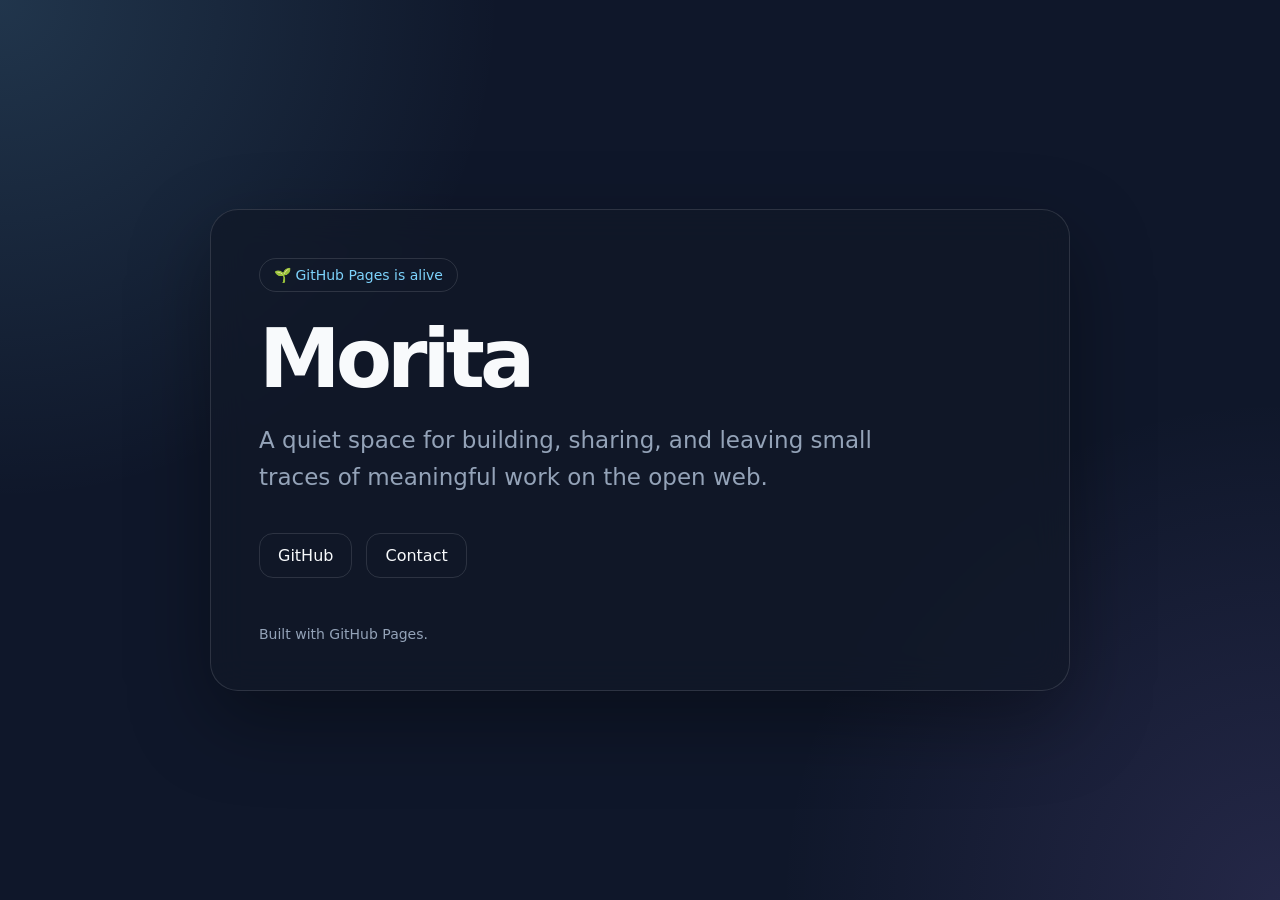
==== index.html @ 2c158eb5 "Create index.html with basic layout and styles Initial HTML structure and styling for Morita page." ====
<!DOCTYPE html>
<html lang="en">
<head>
  <meta charset="UTF-8" />
  <meta name="viewport" content="width=device-width, initial-scale=1.0" />
  <title>Morita</title>
  <style>
    :root {
      --bg: #0f172a;
      --card: #111827;
      --text: #f8fafc;
      --muted: #94a3b8;
      --accent: #7dd3fc;
      --border: rgba(255, 255, 255, 0.12);
    }

    * {
      box-sizing: border-box;
    }

    body {
      margin: 0;
      min-height: 100vh;
      font-family: Inter, system-ui, -apple-system, BlinkMacSystemFont, "Segoe UI", sans-serif;
      background:
        radial-gradient(circle at top left, rgba(125, 211, 252, 0.16), transparent 32%),
        radial-gradient(circle at bottom right, rgba(167, 139, 250, 0.14), transparent 32%),
        var(--bg);
      color: var(--text);
      display: flex;
      align-items: center;
      justify-content: center;
      padding: 24px;
    }

    main {
      width: 100%;
      max-width: 860px;
      border: 1px solid var(--border);
      background: rgba(17, 24, 39, 0.72);
      backdrop-filter: blur(18px);
      border-radius: 28px;
      padding: 48px;
      box-shadow: 0 30px 80px rgba(0, 0, 0, 0.35);
    }

    .badge {
      display: inline-flex;
      align-items: center;
      gap: 8px;
      border: 1px solid var(--border);
      color: var(--accent);
      padding: 8px 14px;
      border-radius: 999px;
      font-size: 14px;
      margin-bottom: 28px;
    }

    h1 {
      font-size: clamp(42px, 8vw, 82px);
      line-height: 0.95;
      margin: 0 0 24px;
      letter-spacing: -0.06em;
    }

    p {
      font-size: clamp(18px, 2.5vw, 23px);
      line-height: 1.65;
      color: var(--muted);
      margin: 0 0 32px;
      max-width: 680px;
    }

    .links {
      display: flex;
      flex-wrap: wrap;
      gap: 14px;
      margin-top: 36px;
    }

    a {
      color: var(--text);
      text-decoration: none;
      border: 1px solid var(--border);
      padding: 12px 18px;
      border-radius: 14px;
      transition: 0.2s ease;
    }

    a:hover {
      border-color: var(--accent);
      color: var(--accent);
      transform: translateY(-2px);
    }

    footer {
      margin-top: 48px;
      color: var(--muted);
      font-size: 14px;
    }

    @media (max-width: 640px) {
      main {
        padding: 32px 24px;
      }
    }
  </style>
</head>
<body>
  <main>
    <div class="badge">🌱 GitHub Pages is alive</div>

    <h1>Morita</h1>

    <p>
      A quiet space for building, sharing, and leaving small traces of meaningful work on the open web.
    </p>

    <div class="links">
      <a href="https://github.com/qiao" target="_blank" rel="noopener noreferrer">GitHub</a>
      <a href="mailto:">Contact</a>
    </div>

    <footer>
      Built with GitHub Pages.
    </footer>
  </main>
</body>
</html>
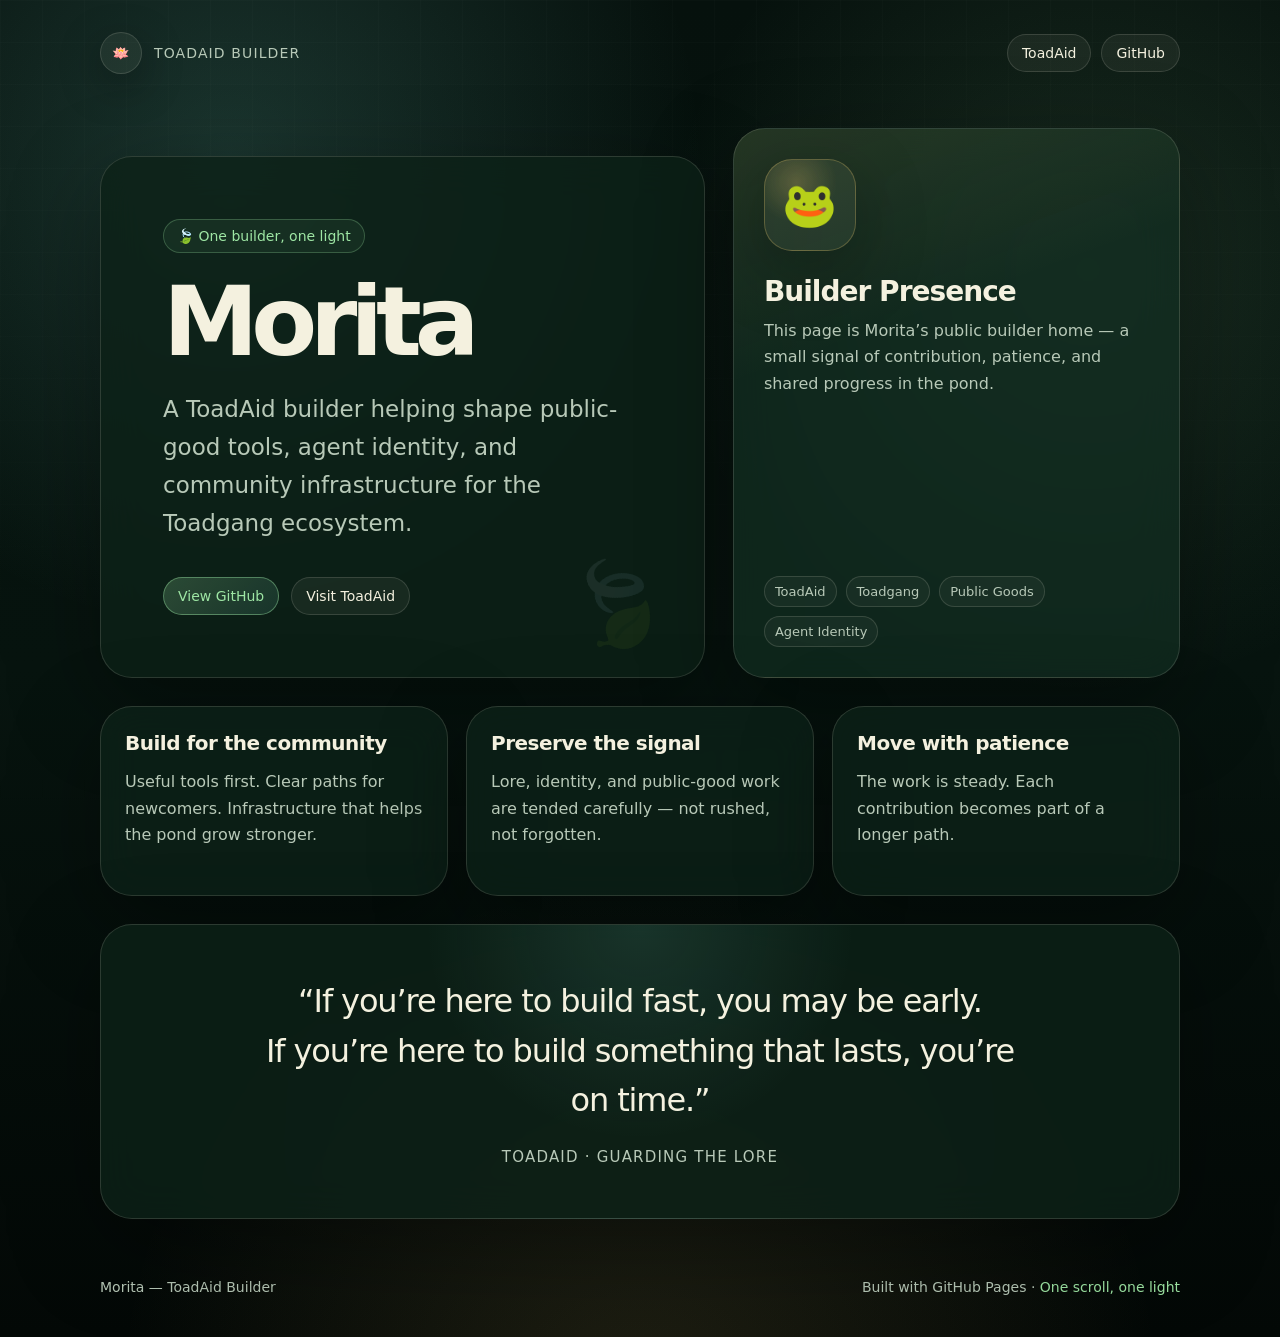
==== commit 773474aa: "Enhance Morita page title and styles Updated the title and added a meta description for the Morita p" ====
--- a/index.html
+++ b/index.html
@@ -3,127 +3,454 @@
 <head>
   <meta charset="UTF-8" />
   <meta name="viewport" content="width=device-width, initial-scale=1.0" />
-  <title>Morita</title>
+  <title>Morita — ToadAid Builder</title>
+  <meta
+    name="description"
+    content="Morita — ToadAid builder helping shape public-good tools, agent identity, and community infrastructure for the Toadgang ecosystem."
+  />
+
   <style>
     :root {
-      --bg: #0f172a;
-      --card: #111827;
-      --text: #f8fafc;
-      --muted: #94a3b8;
-      --accent: #7dd3fc;
-      --border: rgba(255, 255, 255, 0.12);
+      --bg: #07140f;
+      --bg-soft: #0d2118;
+      --card: rgba(13, 33, 24, 0.82);
+      --card-2: rgba(18, 46, 34, 0.72);
+      --text: #f4f1df;
+      --muted: #b8c9b8;
+      --leaf: #9ee6a4;
+      --gold: #e8c36a;
+      --water: #78d6c6;
+      --border: rgba(244, 241, 223, 0.14);
+      --shadow: rgba(0, 0, 0, 0.34);
     }
 
     * {
       box-sizing: border-box;
+    }
+
+    html {
+      scroll-behavior: smooth;
     }
 
     body {
       margin: 0;
       min-height: 100vh;
-      font-family: Inter, system-ui, -apple-system, BlinkMacSystemFont, "Segoe UI", sans-serif;
+      font-family: Inter, ui-sans-serif, system-ui, -apple-system, BlinkMacSystemFont, "Segoe UI", sans-serif;
+      color: var(--text);
       background:
-        radial-gradient(circle at top left, rgba(125, 211, 252, 0.16), transparent 32%),
-        radial-gradient(circle at bottom right, rgba(167, 139, 250, 0.14), transparent 32%),
-        var(--bg);
+        radial-gradient(circle at 18% 12%, rgba(120, 214, 198, 0.18), transparent 30%),
+        radial-gradient(circle at 85% 20%, rgba(158, 230, 164, 0.12), transparent 28%),
+        radial-gradient(circle at 50% 105%, rgba(232, 195, 106, 0.12), transparent 34%),
+        linear-gradient(180deg, #06110d 0%, #07140f 50%, #030806 100%);
+      overflow-x: hidden;
+    }
+
+    body::before {
+      content: "";
+      position: fixed;
+      inset: 0;
+      pointer-events: none;
+      background-image:
+        linear-gradient(rgba(244, 241, 223, 0.025) 1px, transparent 1px),
+        linear-gradient(90deg, rgba(244, 241, 223, 0.025) 1px, transparent 1px);
+      background-size: 42px 42px;
+      mask-image: linear-gradient(to bottom, rgba(0,0,0,0.75), transparent);
+    }
+
+    a {
+      color: inherit;
+      text-decoration: none;
+    }
+
+    .wrap {
+      width: min(1080px, calc(100% - 36px));
+      margin: 0 auto;
+      padding: 32px 0;
+    }
+
+    header {
+      display: flex;
+      align-items: center;
+      justify-content: space-between;
+      gap: 18px;
+      margin-bottom: 54px;
+    }
+
+    .brand {
+      display: flex;
+      align-items: center;
+      gap: 12px;
+      color: var(--muted);
+      font-size: 14px;
+      letter-spacing: 0.08em;
+      text-transform: uppercase;
+    }
+
+    .sigil {
+      width: 42px;
+      height: 42px;
+      border: 1px solid var(--border);
+      border-radius: 50%;
+      display: grid;
+      place-items: center;
+      background: rgba(244, 241, 223, 0.06);
+      box-shadow: 0 12px 40px var(--shadow);
+    }
+
+    nav {
+      display: flex;
+      flex-wrap: wrap;
+      justify-content: flex-end;
+      gap: 10px;
+    }
+
+    nav a,
+    .button {
+      border: 1px solid var(--border);
+      background: rgba(244, 241, 223, 0.055);
       color: var(--text);
-      display: flex;
-      align-items: center;
-      justify-content: center;
-      padding: 24px;
-    }
-
-    main {
-      width: 100%;
-      max-width: 860px;
+      padding: 10px 14px;
+      border-radius: 999px;
+      font-size: 14px;
+      transition: 180ms ease;
+    }
+
+    nav a:hover,
+    .button:hover {
+      border-color: rgba(158, 230, 164, 0.55);
+      color: var(--leaf);
+      transform: translateY(-1px);
+    }
+
+    .hero {
+      display: grid;
+      grid-template-columns: 1.15fr 0.85fr;
+      gap: 28px;
+      align-items: stretch;
+    }
+
+    .panel {
       border: 1px solid var(--border);
-      background: rgba(17, 24, 39, 0.72);
-      backdrop-filter: blur(18px);
-      border-radius: 28px;
-      padding: 48px;
-      box-shadow: 0 30px 80px rgba(0, 0, 0, 0.35);
-    }
-
-    .badge {
+      background: var(--card);
+      backdrop-filter: blur(20px);
+      border-radius: 32px;
+      box-shadow: 0 28px 90px var(--shadow);
+    }
+
+    .hero-copy {
+      padding: clamp(32px, 6vw, 62px);
+      position: relative;
+      overflow: hidden;
+    }
+
+    .hero-copy::after {
+      content: "🍃";
+      position: absolute;
+      right: 34px;
+      bottom: 24px;
+      font-size: 84px;
+      opacity: 0.08;
+      transform: rotate(-18deg);
+    }
+
+    .eyebrow {
       display: inline-flex;
       align-items: center;
-      gap: 8px;
+      gap: 9px;
+      color: var(--leaf);
+      border: 1px solid rgba(158, 230, 164, 0.26);
+      background: rgba(158, 230, 164, 0.06);
+      border-radius: 999px;
+      padding: 8px 13px;
+      font-size: 14px;
+      margin-bottom: 26px;
+    }
+
+    h1 {
+      margin: 0;
+      font-size: clamp(48px, 9vw, 96px);
+      line-height: 0.9;
+      letter-spacing: -0.075em;
+    }
+
+    .subtitle {
+      margin: 26px 0 0;
+      max-width: 670px;
+      color: var(--muted);
+      font-size: clamp(18px, 2.2vw, 23px);
+      line-height: 1.65;
+    }
+
+    .actions {
+      display: flex;
+      flex-wrap: wrap;
+      gap: 12px;
+      margin-top: 34px;
+    }
+
+    .button.primary {
+      background: linear-gradient(135deg, rgba(158, 230, 164, 0.22), rgba(120, 214, 198, 0.12));
+      border-color: rgba(158, 230, 164, 0.42);
+      color: var(--leaf);
+    }
+
+    .builder-card {
+      padding: 30px;
+      display: flex;
+      flex-direction: column;
+      justify-content: space-between;
+      min-height: 100%;
+      background:
+        linear-gradient(160deg, rgba(232, 195, 106, 0.1), transparent 36%),
+        var(--card-2);
+    }
+
+    .avatar {
+      width: 92px;
+      height: 92px;
+      border-radius: 28px;
+      display: grid;
+      place-items: center;
+      font-size: 44px;
+      border: 1px solid rgba(232, 195, 106, 0.28);
+      background:
+        radial-gradient(circle at 35% 25%, rgba(232, 195, 106, 0.24), transparent 45%),
+        rgba(244, 241, 223, 0.06);
+      box-shadow: 0 20px 70px rgba(0,0,0,0.28);
+    }
+
+    .card-title {
+      margin: 24px 0 10px;
+      font-size: 28px;
+      letter-spacing: -0.035em;
+    }
+
+    .card-text {
+      margin: 0;
+      color: var(--muted);
+      line-height: 1.65;
+      font-size: 16px;
+    }
+
+    .tags {
+      display: flex;
+      flex-wrap: wrap;
+      gap: 9px;
+      margin-top: 28px;
+    }
+
+    .tag {
+      color: var(--muted);
       border: 1px solid var(--border);
-      color: var(--accent);
-      padding: 8px 14px;
       border-radius: 999px;
+      padding: 7px 10px;
+      font-size: 13px;
+      background: rgba(244, 241, 223, 0.04);
+    }
+
+    section {
+      margin-top: 28px;
+    }
+
+    .grid {
+      display: grid;
+      grid-template-columns: repeat(3, 1fr);
+      gap: 18px;
+    }
+
+    .mini {
+      padding: 24px;
+      min-height: 190px;
+    }
+
+    .mini h2 {
+      margin: 0 0 14px;
+      font-size: 20px;
+      letter-spacing: -0.025em;
+    }
+
+    .mini p {
+      margin: 0;
+      color: var(--muted);
+      line-height: 1.65;
+    }
+
+    .vow {
+      padding: clamp(30px, 5vw, 52px);
+      text-align: center;
+      background:
+        radial-gradient(circle at center top, rgba(120, 214, 198, 0.12), transparent 35%),
+        var(--card);
+    }
+
+    .vow p {
+      margin: 0 auto;
+      max-width: 760px;
+      color: var(--text);
+      font-size: clamp(21px, 3vw, 32px);
+      line-height: 1.55;
+      letter-spacing: -0.035em;
+    }
+
+    .vow span {
+      display: block;
+      margin-top: 22px;
+      color: var(--muted);
+      font-size: 15px;
+      letter-spacing: 0.08em;
+      text-transform: uppercase;
+    }
+
+    footer {
+      margin-top: 36px;
+      padding: 24px 0 10px;
+      display: flex;
+      justify-content: space-between;
+      gap: 18px;
+      flex-wrap: wrap;
+      color: var(--muted);
       font-size: 14px;
-      margin-bottom: 28px;
-    }
-
-    h1 {
-      font-size: clamp(42px, 8vw, 82px);
-      line-height: 0.95;
-      margin: 0 0 24px;
-      letter-spacing: -0.06em;
-    }
-
-    p {
-      font-size: clamp(18px, 2.5vw, 23px);
-      line-height: 1.65;
-      color: var(--muted);
-      margin: 0 0 32px;
-      max-width: 680px;
-    }
-
-    .links {
-      display: flex;
-      flex-wrap: wrap;
-      gap: 14px;
-      margin-top: 36px;
-    }
-
-    a {
-      color: var(--text);
-      text-decoration: none;
-      border: 1px solid var(--border);
-      padding: 12px 18px;
-      border-radius: 14px;
-      transition: 0.2s ease;
-    }
-
-    a:hover {
-      border-color: var(--accent);
-      color: var(--accent);
-      transform: translateY(-2px);
-    }
-
-    footer {
-      margin-top: 48px;
-      color: var(--muted);
-      font-size: 14px;
-    }
-
-    @media (max-width: 640px) {
-      main {
-        padding: 32px 24px;
+    }
+
+    footer a {
+      color: var(--leaf);
+    }
+
+    @media (max-width: 840px) {
+      header {
+        align-items: flex-start;
+        flex-direction: column;
+      }
+
+      nav {
+        justify-content: flex-start;
+      }
+
+      .hero {
+        grid-template-columns: 1fr;
+      }
+
+      .grid {
+        grid-template-columns: 1fr;
+      }
+    }
+
+    @media (max-width: 520px) {
+      .wrap {
+        width: min(100% - 24px, 1080px);
+        padding: 20px 0;
+      }
+
+      .hero-copy,
+      .builder-card,
+      .mini,
+      .vow {
+        border-radius: 24px;
+      }
+
+      .actions {
+        flex-direction: column;
+      }
+
+      .button {
+        text-align: center;
       }
     }
   </style>
 </head>
+
 <body>
-  <main>
-    <div class="badge">🌱 GitHub Pages is alive</div>
-
-    <h1>Morita</h1>
-
-    <p>
-      A quiet space for building, sharing, and leaving small traces of meaningful work on the open web.
-    </p>
-
-    <div class="links">
-      <a href="https://github.com/qiao" target="_blank" rel="noopener noreferrer">GitHub</a>
-      <a href="mailto:">Contact</a>
-    </div>
+  <div class="wrap">
+    <header>
+      <a class="brand" href="https://toadaid.github.io/" target="_blank" rel="noopener noreferrer">
+        <span class="sigil">🪷</span>
+        <span>ToadAid Builder</span>
+      </a>
+
+      <nav aria-label="Main navigation">
+        <a href="https://toadaid.github.io/" target="_blank" rel="noopener noreferrer">ToadAid</a>
+        <a href="https://github.com/aqio97" target="_blank" rel="noopener noreferrer">GitHub</a>
+      </nav>
+    </header>
+
+    <main>
+      <div class="hero">
+        <section class="panel hero-copy">
+          <div class="eyebrow">🍃 One builder, one light</div>
+          <h1>Morita</h1>
+          <p class="subtitle">
+            A ToadAid builder helping shape public-good tools, agent identity,
+            and community infrastructure for the Toadgang ecosystem.
+          </p>
+
+          <div class="actions">
+            <a class="button primary" href="https://github.com/aqio97" target="_blank" rel="noopener noreferrer">
+              View GitHub
+            </a>
+            <a class="button" href="https://toadaid.github.io/" target="_blank" rel="noopener noreferrer">
+              Visit ToadAid
+            </a>
+          </div>
+        </section>
+
+        <aside class="panel builder-card">
+          <div>
+            <div class="avatar" aria-hidden="true">🐸</div>
+            <h2 class="card-title">Builder Presence</h2>
+            <p class="card-text">
+              This page is Morita’s public builder home — a small signal of contribution,
+              patience, and shared progress in the pond.
+            </p>
+          </div>
+
+          <div class="tags" aria-label="Builder tags">
+            <span class="tag">ToadAid</span>
+            <span class="tag">Toadgang</span>
+            <span class="tag">Public Goods</span>
+            <span class="tag">Agent Identity</span>
+          </div>
+        </aside>
+      </div>
+
+      <section class="grid" aria-label="Builder principles">
+        <article class="panel mini">
+          <h2>Build for the community</h2>
+          <p>
+            Useful tools first. Clear paths for newcomers. Infrastructure that helps the pond grow stronger.
+          </p>
+        </article>
+
+        <article class="panel mini">
+          <h2>Preserve the signal</h2>
+          <p>
+            Lore, identity, and public-good work are tended carefully — not rushed, not forgotten.
+          </p>
+        </article>
+
+        <article class="panel mini">
+          <h2>Move with patience</h2>
+          <p>
+            The work is steady. Each contribution becomes part of a longer path.
+          </p>
+        </article>
+      </section>
+
+      <section class="panel vow">
+        <p>
+          “If you’re here to build fast, you may be early.<br />
+          If you’re here to build something that lasts, you’re on time.”
+        </p>
+        <span>ToadAid · Guarding the Lore</span>
+      </section>
+    </main>
 
     <footer>
-      Built with GitHub Pages.
+      <div>Morita — ToadAid Builder</div>
+      <div>
+        Built with GitHub Pages ·
+        <a href="https://toadaid.github.io/" target="_blank" rel="noopener noreferrer">One scroll, one light</a>
+      </div>
     </footer>
-  </main>
+  </div>
 </body>
 </html>
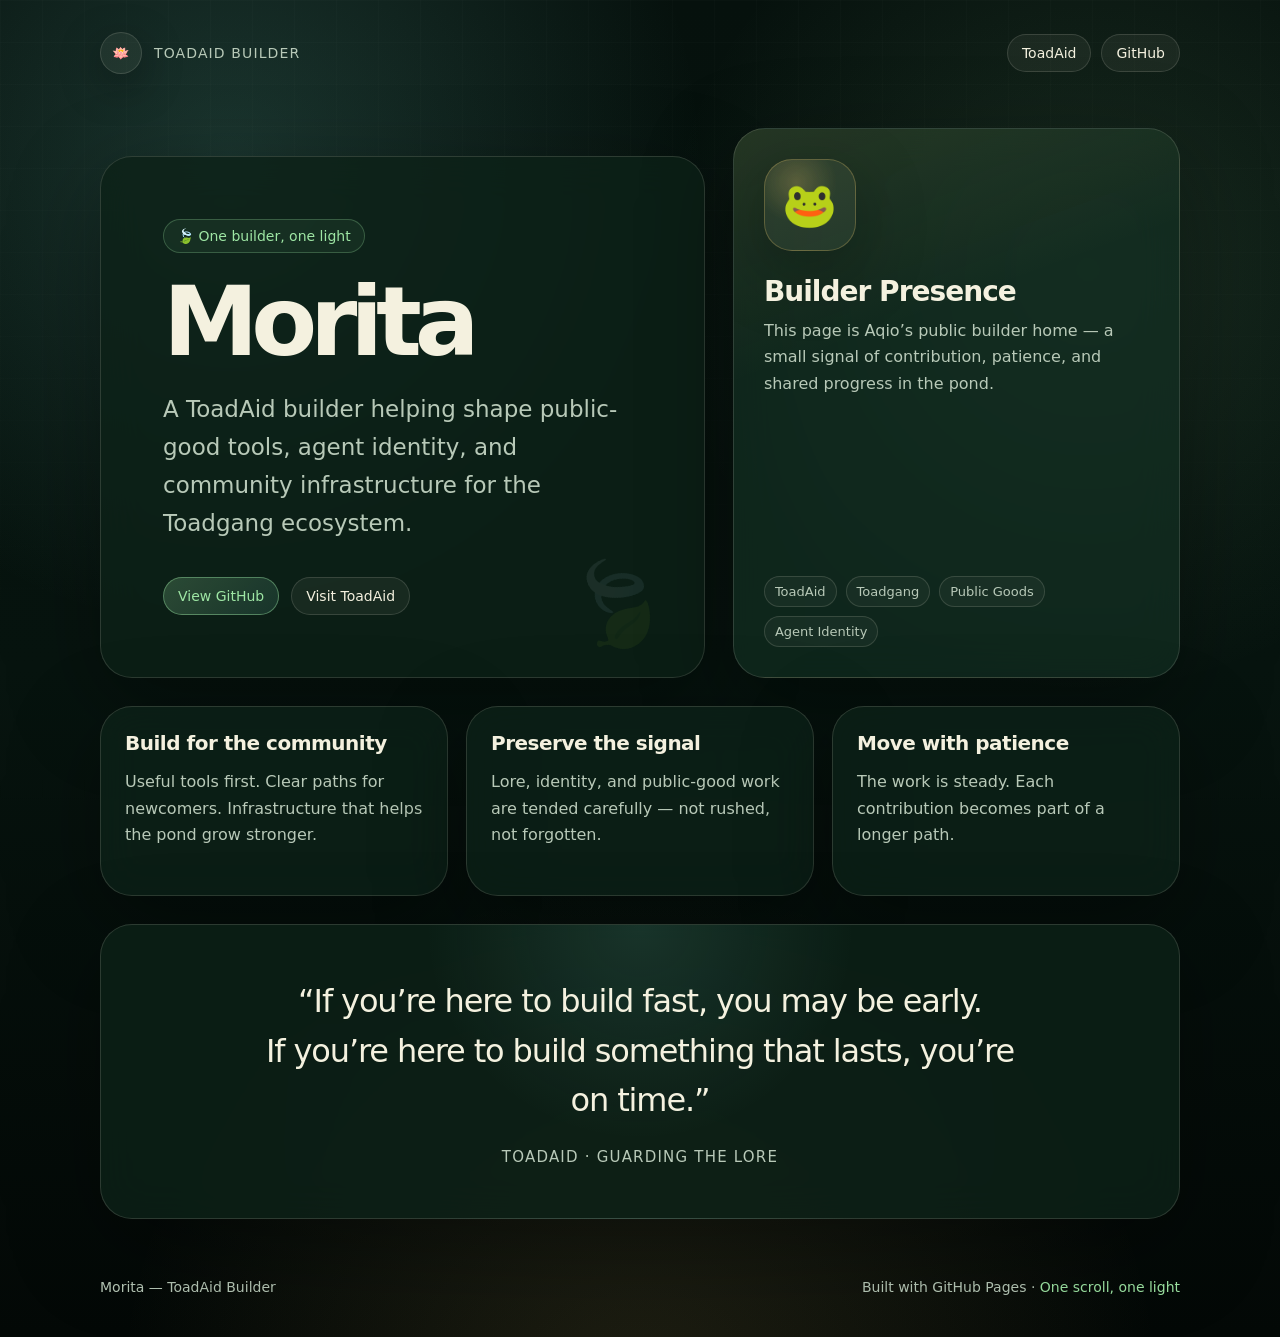
==== commit 6a42777f: "Update title and description from Morita to Aqio" ====
--- a/index.html
+++ b/index.html
@@ -3,10 +3,10 @@
 <head>
   <meta charset="UTF-8" />
   <meta name="viewport" content="width=device-width, initial-scale=1.0" />
-  <title>Morita — ToadAid Builder</title>
+  <title>Aqio — ToadAid Builder</title>
   <meta
     name="description"
-    content="Morita — ToadAid builder helping shape public-good tools, agent identity, and community infrastructure for the Toadgang ecosystem."
+    content="Aqio — ToadAid builder helping shape public-good tools, agent identity, and community infrastructure for the Toadgang ecosystem."
   />
 
   <style>
@@ -398,7 +398,7 @@
             <div class="avatar" aria-hidden="true">🐸</div>
             <h2 class="card-title">Builder Presence</h2>
             <p class="card-text">
-              This page is Morita’s public builder home — a small signal of contribution,
+              This page is Aqio’s public builder home — a small signal of contribution,
               patience, and shared progress in the pond.
             </p>
           </div>
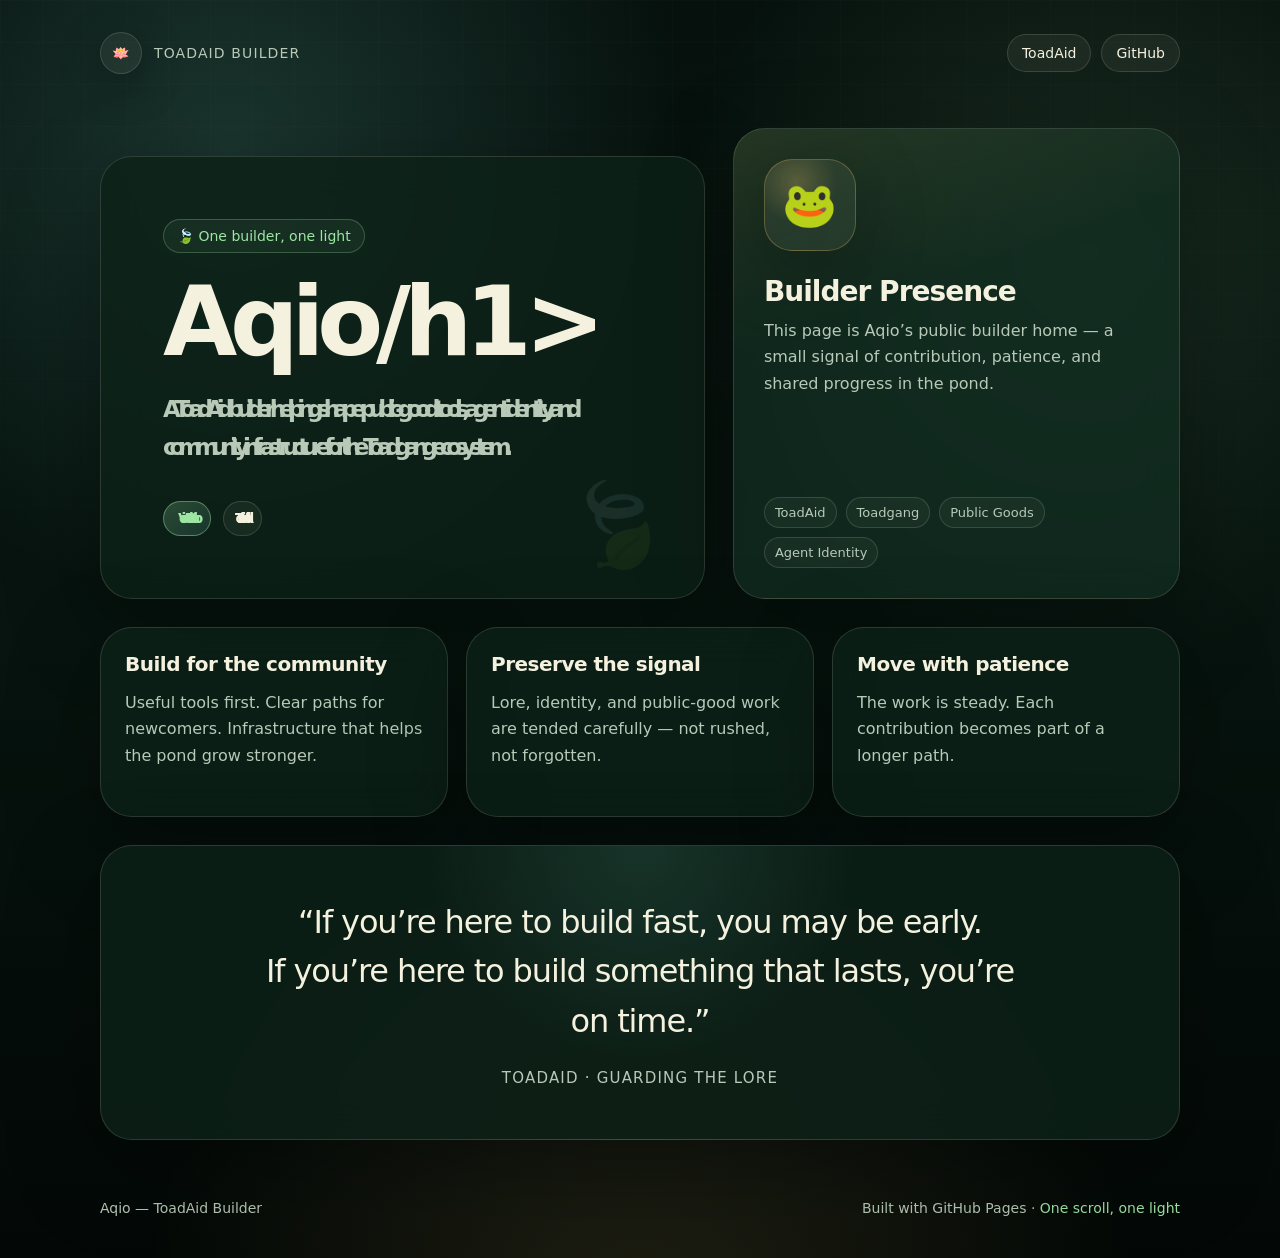
==== commit 07807401: "Update branding from Morita to Aqio" ====
--- a/index.html
+++ b/index.html
@@ -377,7 +377,7 @@
       <div class="hero">
         <section class="panel hero-copy">
           <div class="eyebrow">🍃 One builder, one light</div>
-          <h1>Morita</h1>
+          <h1>Aqio/h1>
           <p class="subtitle">
             A ToadAid builder helping shape public-good tools, agent identity,
             and community infrastructure for the Toadgang ecosystem.
@@ -445,7 +445,7 @@
     </main>
 
     <footer>
-      <div>Morita — ToadAid Builder</div>
+      <div>Aqio — ToadAid Builder</div>
       <div>
         Built with GitHub Pages ·
         <a href="https://toadaid.github.io/" target="_blank" rel="noopener noreferrer">One scroll, one light</a>
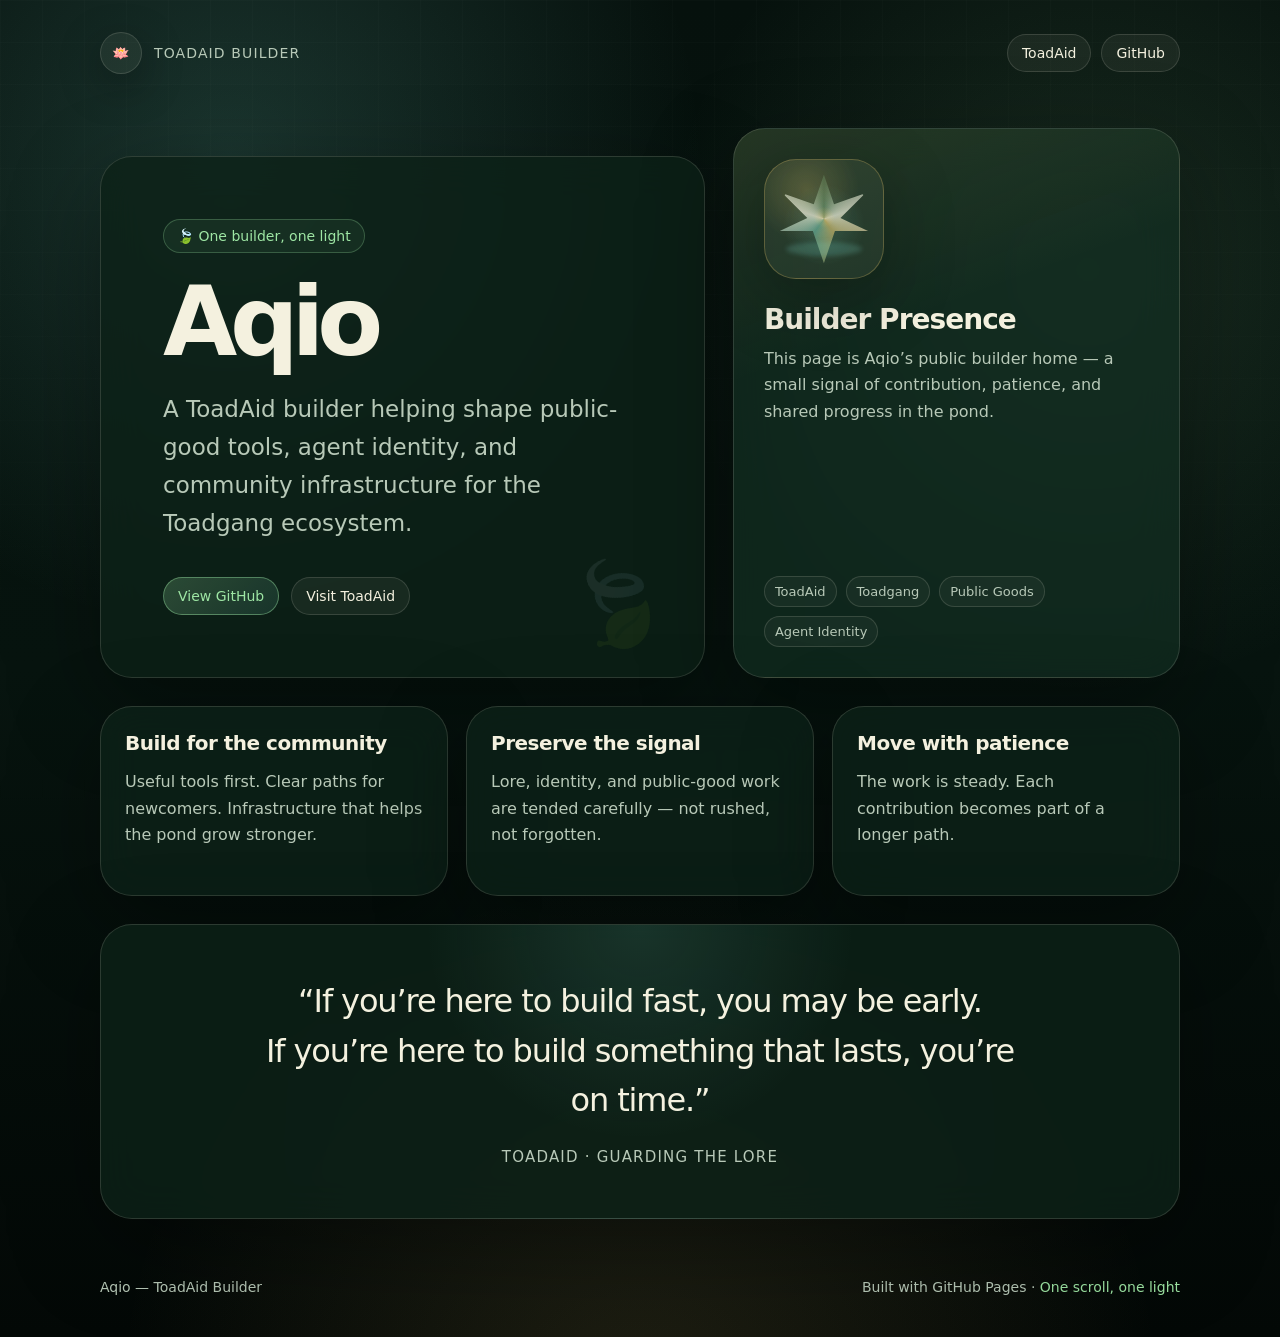
==== commit 3735d3cc: "Modify avatar styles and fix HTML tags Updated avatar dimensions and styles, corrected HTML structur" ====
--- a/index.html
+++ b/index.html
@@ -3,6 +3,7 @@
 <head>
   <meta charset="UTF-8" />
   <meta name="viewport" content="width=device-width, initial-scale=1.0" />
+
   <title>Aqio — ToadAid Builder</title>
   <meta
     name="description"
@@ -206,17 +207,88 @@
     }
 
     .avatar {
+      width: 120px;
+      height: 120px;
+      border-radius: 32px;
+      position: relative;
+      display: grid;
+      place-items: center;
+      border: 1px solid rgba(232, 195, 106, 0.28);
+      background:
+        radial-gradient(circle at 50% 55%, rgba(120, 214, 198, 0.18), transparent 46%),
+        radial-gradient(circle at 35% 25%, rgba(232, 195, 106, 0.22), transparent 45%),
+        rgba(244, 241, 223, 0.06);
+      box-shadow: 0 20px 70px rgba(0,0,0,0.28);
+      overflow: hidden;
+    }
+
+    .avatar::before {
+      content: "";
+      position: absolute;
       width: 92px;
       height: 92px;
-      border-radius: 28px;
-      display: grid;
-      place-items: center;
-      font-size: 44px;
-      border: 1px solid rgba(232, 195, 106, 0.28);
+      border-radius: 50%;
       background:
-        radial-gradient(circle at 35% 25%, rgba(232, 195, 106, 0.24), transparent 45%),
-        rgba(244, 241, 223, 0.06);
-      box-shadow: 0 20px 70px rgba(0,0,0,0.28);
+        radial-gradient(circle at 50% 48%, rgba(232, 195, 106, 0.34), transparent 16%),
+        conic-gradient(
+          from 0deg,
+          rgba(158, 230, 164, 0.15),
+          rgba(244, 241, 223, 0.68),
+          rgba(232, 195, 106, 0.54),
+          rgba(120, 214, 198, 0.38),
+          rgba(244, 241, 223, 0.68),
+          rgba(158, 230, 164, 0.15)
+        );
+      clip-path: polygon(
+        50% 2%,
+        61% 34%,
+        95% 22%,
+        68% 49%,
+        98% 63%,
+        62% 63%,
+        50% 98%,
+        38% 63%,
+        2% 63%,
+        32% 49%,
+        5% 22%,
+        39% 34%
+      );
+      animation: lotusFloat 5.8s ease-in-out infinite;
+      filter: drop-shadow(0 0 18px rgba(158, 230, 164, 0.22));
+    }
+
+    .avatar::after {
+      content: "";
+      position: absolute;
+      bottom: 22px;
+      width: 76px;
+      height: 14px;
+      border-radius: 50%;
+      background: rgba(120, 214, 198, 0.2);
+      filter: blur(2px);
+      animation: waterPulse 5.8s ease-in-out infinite;
+    }
+
+    @keyframes lotusFloat {
+      0%, 100% {
+        transform: translateY(5px) rotate(-2deg) scale(0.98);
+      }
+
+      50% {
+        transform: translateY(-8px) rotate(2deg) scale(1.04);
+      }
+    }
+
+    @keyframes waterPulse {
+      0%, 100% {
+        transform: scaleX(0.82);
+        opacity: 0.24;
+      }
+
+      50% {
+        transform: scaleX(1.15);
+        opacity: 0.45;
+      }
     }
 
     .card-title {
@@ -377,7 +449,7 @@
       <div class="hero">
         <section class="panel hero-copy">
           <div class="eyebrow">🍃 One builder, one light</div>
-          <h1>Aqio/h1>
+          <h1>Aqio</h1>
           <p class="subtitle">
             A ToadAid builder helping shape public-good tools, agent identity,
             and community infrastructure for the Toadgang ecosystem.
@@ -395,7 +467,7 @@
 
         <aside class="panel builder-card">
           <div>
-            <div class="avatar" aria-hidden="true">🐸</div>
+            <div class="avatar" aria-hidden="true"></div>
             <h2 class="card-title">Builder Presence</h2>
             <p class="card-text">
               This page is Aqio’s public builder home — a small signal of contribution,
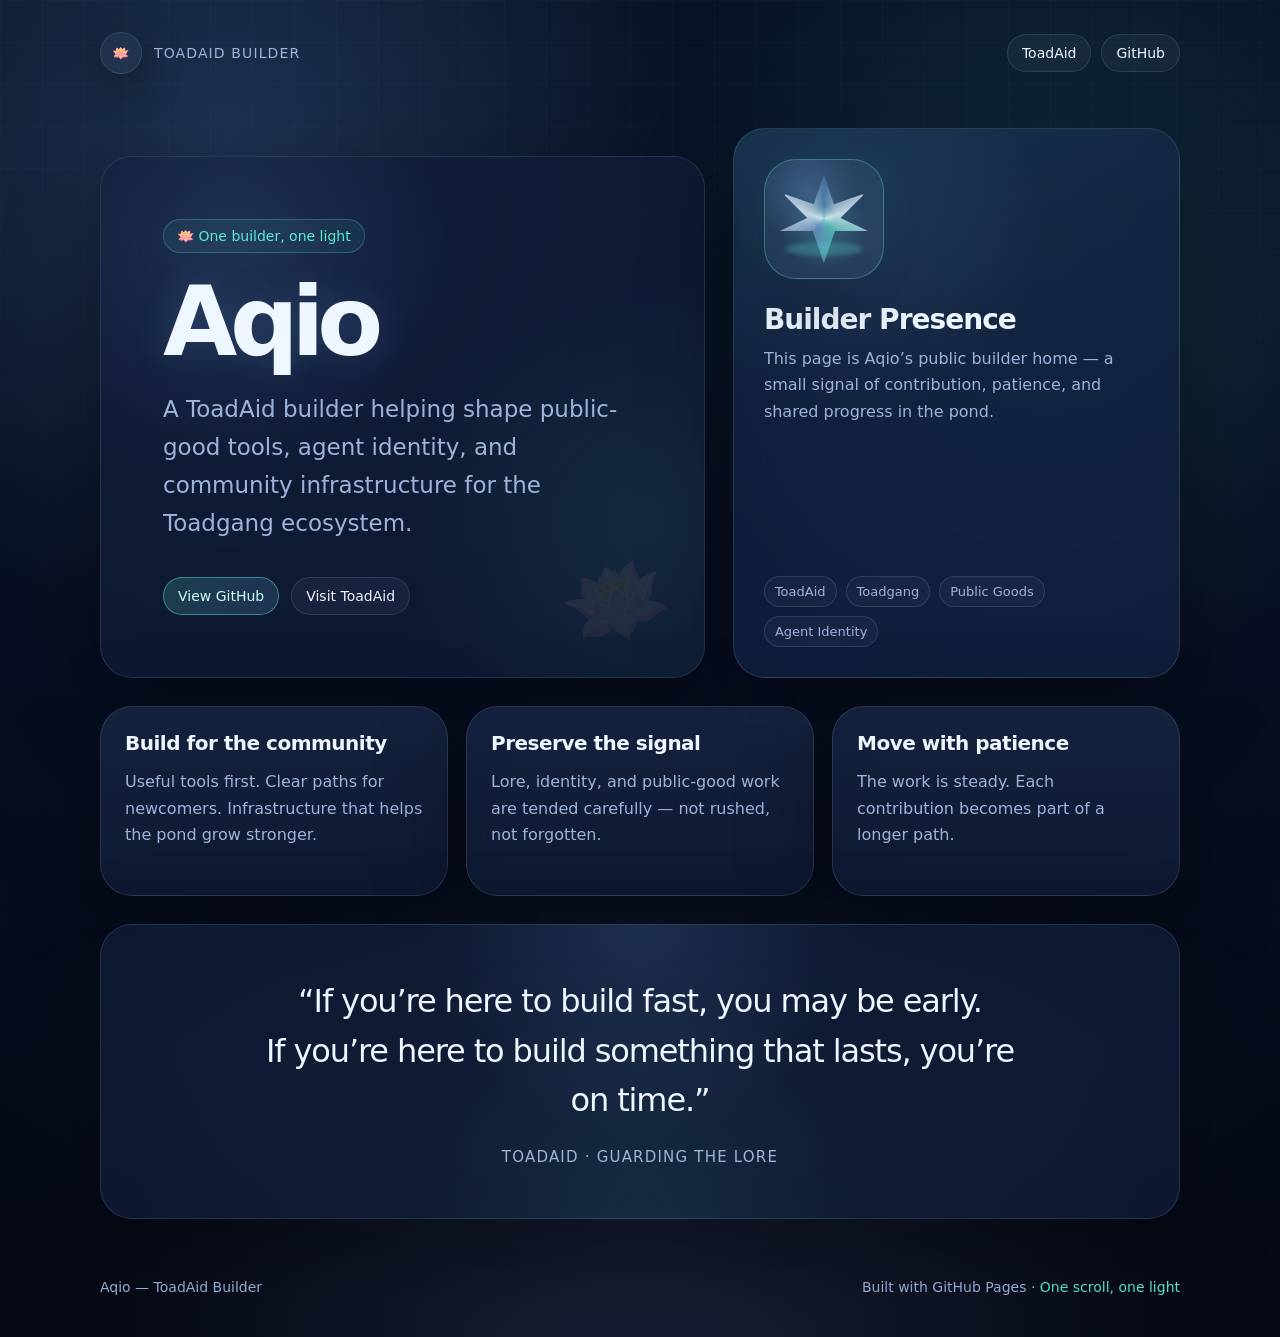
==== commit 606b3fb2: "Refactor CSS variables and gradients in index.html Updated color variables and gradients for improve" ====
--- a/index.html
+++ b/index.html
@@ -12,17 +12,19 @@
 
   <style>
     :root {
-      --bg: #07140f;
-      --bg-soft: #0d2118;
-      --card: rgba(13, 33, 24, 0.82);
-      --card-2: rgba(18, 46, 34, 0.72);
-      --text: #f4f1df;
-      --muted: #b8c9b8;
-      --leaf: #9ee6a4;
-      --gold: #e8c36a;
-      --water: #78d6c6;
-      --border: rgba(244, 241, 223, 0.14);
-      --shadow: rgba(0, 0, 0, 0.34);
+      --bg: #070d1f;
+      --bg-soft: #0d1833;
+      --card: rgba(16, 27, 55, 0.82);
+      --card-2: rgba(20, 36, 68, 0.74);
+      --text: #eef6ff;
+      --muted: #9fb3da;
+      --blue: #7fb7ff;
+      --cyan: #5eead4;
+      --ice: #c8fff0;
+      --violet: #9aa7ff;
+      --border: rgba(190, 220, 255, 0.14);
+      --border-bright: rgba(94, 234, 212, 0.42);
+      --shadow: rgba(0, 0, 0, 0.36);
     }
 
     * {
@@ -39,10 +41,10 @@
       font-family: Inter, ui-sans-serif, system-ui, -apple-system, BlinkMacSystemFont, "Segoe UI", sans-serif;
       color: var(--text);
       background:
-        radial-gradient(circle at 18% 12%, rgba(120, 214, 198, 0.18), transparent 30%),
-        radial-gradient(circle at 85% 20%, rgba(158, 230, 164, 0.12), transparent 28%),
-        radial-gradient(circle at 50% 105%, rgba(232, 195, 106, 0.12), transparent 34%),
-        linear-gradient(180deg, #06110d 0%, #07140f 50%, #030806 100%);
+        radial-gradient(circle at 18% 12%, rgba(127, 183, 255, 0.2), transparent 30%),
+        radial-gradient(circle at 82% 20%, rgba(94, 234, 212, 0.13), transparent 28%),
+        radial-gradient(circle at 50% 105%, rgba(154, 167, 255, 0.14), transparent 36%),
+        linear-gradient(180deg, #071226 0%, #080f22 48%, #050914 100%);
       overflow-x: hidden;
     }
 
@@ -52,10 +54,21 @@
       inset: 0;
       pointer-events: none;
       background-image:
-        linear-gradient(rgba(244, 241, 223, 0.025) 1px, transparent 1px),
-        linear-gradient(90deg, rgba(244, 241, 223, 0.025) 1px, transparent 1px);
+        linear-gradient(rgba(190, 220, 255, 0.03) 1px, transparent 1px),
+        linear-gradient(90deg, rgba(190, 220, 255, 0.03) 1px, transparent 1px);
       background-size: 42px 42px;
-      mask-image: linear-gradient(to bottom, rgba(0,0,0,0.75), transparent);
+      mask-image: linear-gradient(to bottom, rgba(0,0,0,0.78), transparent);
+    }
+
+    body::after {
+      content: "";
+      position: fixed;
+      inset: auto -15% -45% -15%;
+      height: 55vh;
+      pointer-events: none;
+      background:
+        radial-gradient(ellipse at center, rgba(94, 234, 212, 0.08), transparent 60%);
+      filter: blur(20px);
     }
 
     a {
@@ -67,6 +80,8 @@
       width: min(1080px, calc(100% - 36px));
       margin: 0 auto;
       padding: 32px 0;
+      position: relative;
+      z-index: 1;
     }
 
     header {
@@ -94,7 +109,7 @@
       border-radius: 50%;
       display: grid;
       place-items: center;
-      background: rgba(244, 241, 223, 0.06);
+      background: rgba(190, 220, 255, 0.06);
       box-shadow: 0 12px 40px var(--shadow);
     }
 
@@ -108,7 +123,7 @@
     nav a,
     .button {
       border: 1px solid var(--border);
-      background: rgba(244, 241, 223, 0.055);
+      background: rgba(190, 220, 255, 0.055);
       color: var(--text);
       padding: 10px 14px;
       border-radius: 999px;
@@ -118,8 +133,8 @@
 
     nav a:hover,
     .button:hover {
-      border-color: rgba(158, 230, 164, 0.55);
-      color: var(--leaf);
+      border-color: var(--border-bright);
+      color: var(--cyan);
       transform: translateY(-1px);
     }
 
@@ -144,23 +159,38 @@
       overflow: hidden;
     }
 
+    .hero-copy::before {
+      content: "";
+      position: absolute;
+      inset: -1px;
+      background:
+        radial-gradient(circle at 22% 18%, rgba(127, 183, 255, 0.12), transparent 34%),
+        radial-gradient(circle at 90% 70%, rgba(94, 234, 212, 0.08), transparent 38%);
+      pointer-events: none;
+    }
+
     .hero-copy::after {
-      content: "🍃";
+      content: "🪷";
       position: absolute;
       right: 34px;
       bottom: 24px;
-      font-size: 84px;
+      font-size: 86px;
       opacity: 0.08;
       transform: rotate(-18deg);
+    }
+
+    .hero-copy > * {
+      position: relative;
+      z-index: 1;
     }
 
     .eyebrow {
       display: inline-flex;
       align-items: center;
       gap: 9px;
-      color: var(--leaf);
-      border: 1px solid rgba(158, 230, 164, 0.26);
-      background: rgba(158, 230, 164, 0.06);
+      color: var(--cyan);
+      border: 1px solid rgba(94, 234, 212, 0.28);
+      background: rgba(94, 234, 212, 0.07);
       border-radius: 999px;
       padding: 8px 13px;
       font-size: 14px;
@@ -172,6 +202,7 @@
       font-size: clamp(48px, 9vw, 96px);
       line-height: 0.9;
       letter-spacing: -0.075em;
+      text-shadow: 0 0 36px rgba(127, 183, 255, 0.18);
     }
 
     .subtitle {
@@ -190,9 +221,9 @@
     }
 
     .button.primary {
-      background: linear-gradient(135deg, rgba(158, 230, 164, 0.22), rgba(120, 214, 198, 0.12));
-      border-color: rgba(158, 230, 164, 0.42);
-      color: var(--leaf);
+      background: linear-gradient(135deg, rgba(94, 234, 212, 0.18), rgba(127, 183, 255, 0.16));
+      border-color: rgba(94, 234, 212, 0.46);
+      color: var(--ice);
     }
 
     .builder-card {
@@ -202,7 +233,8 @@
       justify-content: space-between;
       min-height: 100%;
       background:
-        linear-gradient(160deg, rgba(232, 195, 106, 0.1), transparent 36%),
+        radial-gradient(circle at 28% 18%, rgba(127, 183, 255, 0.12), transparent 34%),
+        linear-gradient(160deg, rgba(94, 234, 212, 0.08), transparent 38%),
         var(--card-2);
     }
 
@@ -213,12 +245,14 @@
       position: relative;
       display: grid;
       place-items: center;
-      border: 1px solid rgba(232, 195, 106, 0.28);
-      background:
-        radial-gradient(circle at 50% 55%, rgba(120, 214, 198, 0.18), transparent 46%),
-        radial-gradient(circle at 35% 25%, rgba(232, 195, 106, 0.22), transparent 45%),
-        rgba(244, 241, 223, 0.06);
-      box-shadow: 0 20px 70px rgba(0,0,0,0.28);
+      border: 1px solid rgba(94, 234, 212, 0.34);
+      background:
+        radial-gradient(circle at 50% 58%, rgba(94, 234, 212, 0.2), transparent 46%),
+        radial-gradient(circle at 35% 25%, rgba(127, 183, 255, 0.24), transparent 45%),
+        rgba(190, 220, 255, 0.06);
+      box-shadow:
+        0 20px 70px rgba(0, 0, 0, 0.3),
+        0 0 44px rgba(94, 234, 212, 0.08);
       overflow: hidden;
     }
 
@@ -229,15 +263,15 @@
       height: 92px;
       border-radius: 50%;
       background:
-        radial-gradient(circle at 50% 48%, rgba(232, 195, 106, 0.34), transparent 16%),
+        radial-gradient(circle at 50% 48%, rgba(200, 255, 240, 0.5), transparent 16%),
         conic-gradient(
           from 0deg,
-          rgba(158, 230, 164, 0.15),
-          rgba(244, 241, 223, 0.68),
-          rgba(232, 195, 106, 0.54),
-          rgba(120, 214, 198, 0.38),
-          rgba(244, 241, 223, 0.68),
-          rgba(158, 230, 164, 0.15)
+          rgba(127, 183, 255, 0.22),
+          rgba(238, 246, 255, 0.78),
+          rgba(94, 234, 212, 0.54),
+          rgba(154, 167, 255, 0.42),
+          rgba(238, 246, 255, 0.76),
+          rgba(127, 183, 255, 0.22)
         );
       clip-path: polygon(
         50% 2%,
@@ -254,17 +288,17 @@
         39% 34%
       );
       animation: lotusFloat 5.8s ease-in-out infinite;
-      filter: drop-shadow(0 0 18px rgba(158, 230, 164, 0.22));
+      filter: drop-shadow(0 0 20px rgba(94, 234, 212, 0.25));
     }
 
     .avatar::after {
       content: "";
       position: absolute;
       bottom: 22px;
-      width: 76px;
+      width: 78px;
       height: 14px;
       border-radius: 50%;
-      background: rgba(120, 214, 198, 0.2);
+      background: rgba(94, 234, 212, 0.24);
       filter: blur(2px);
       animation: waterPulse 5.8s ease-in-out infinite;
     }
@@ -287,7 +321,7 @@
 
       50% {
         transform: scaleX(1.15);
-        opacity: 0.45;
+        opacity: 0.48;
       }
     }
 
@@ -317,7 +351,7 @@
       border-radius: 999px;
       padding: 7px 10px;
       font-size: 13px;
-      background: rgba(244, 241, 223, 0.04);
+      background: rgba(190, 220, 255, 0.04);
     }
 
     section {
@@ -333,6 +367,9 @@
     .mini {
       padding: 24px;
       min-height: 190px;
+      background:
+        linear-gradient(180deg, rgba(127, 183, 255, 0.06), transparent),
+        var(--card);
     }
 
     .mini h2 {
@@ -351,7 +388,8 @@
       padding: clamp(30px, 5vw, 52px);
       text-align: center;
       background:
-        radial-gradient(circle at center top, rgba(120, 214, 198, 0.12), transparent 35%),
+        radial-gradient(circle at center top, rgba(127, 183, 255, 0.13), transparent 35%),
+        radial-gradient(circle at center bottom, rgba(94, 234, 212, 0.08), transparent 38%),
         var(--card);
     }
 
@@ -385,7 +423,7 @@
     }
 
     footer a {
-      color: var(--leaf);
+      color: var(--cyan);
     }
 
     @media (max-width: 840px) {
@@ -448,7 +486,7 @@
     <main>
       <div class="hero">
         <section class="panel hero-copy">
-          <div class="eyebrow">🍃 One builder, one light</div>
+          <div class="eyebrow">🪷 One builder, one light</div>
           <h1>Aqio</h1>
           <p class="subtitle">
             A ToadAid builder helping shape public-good tools, agent identity,
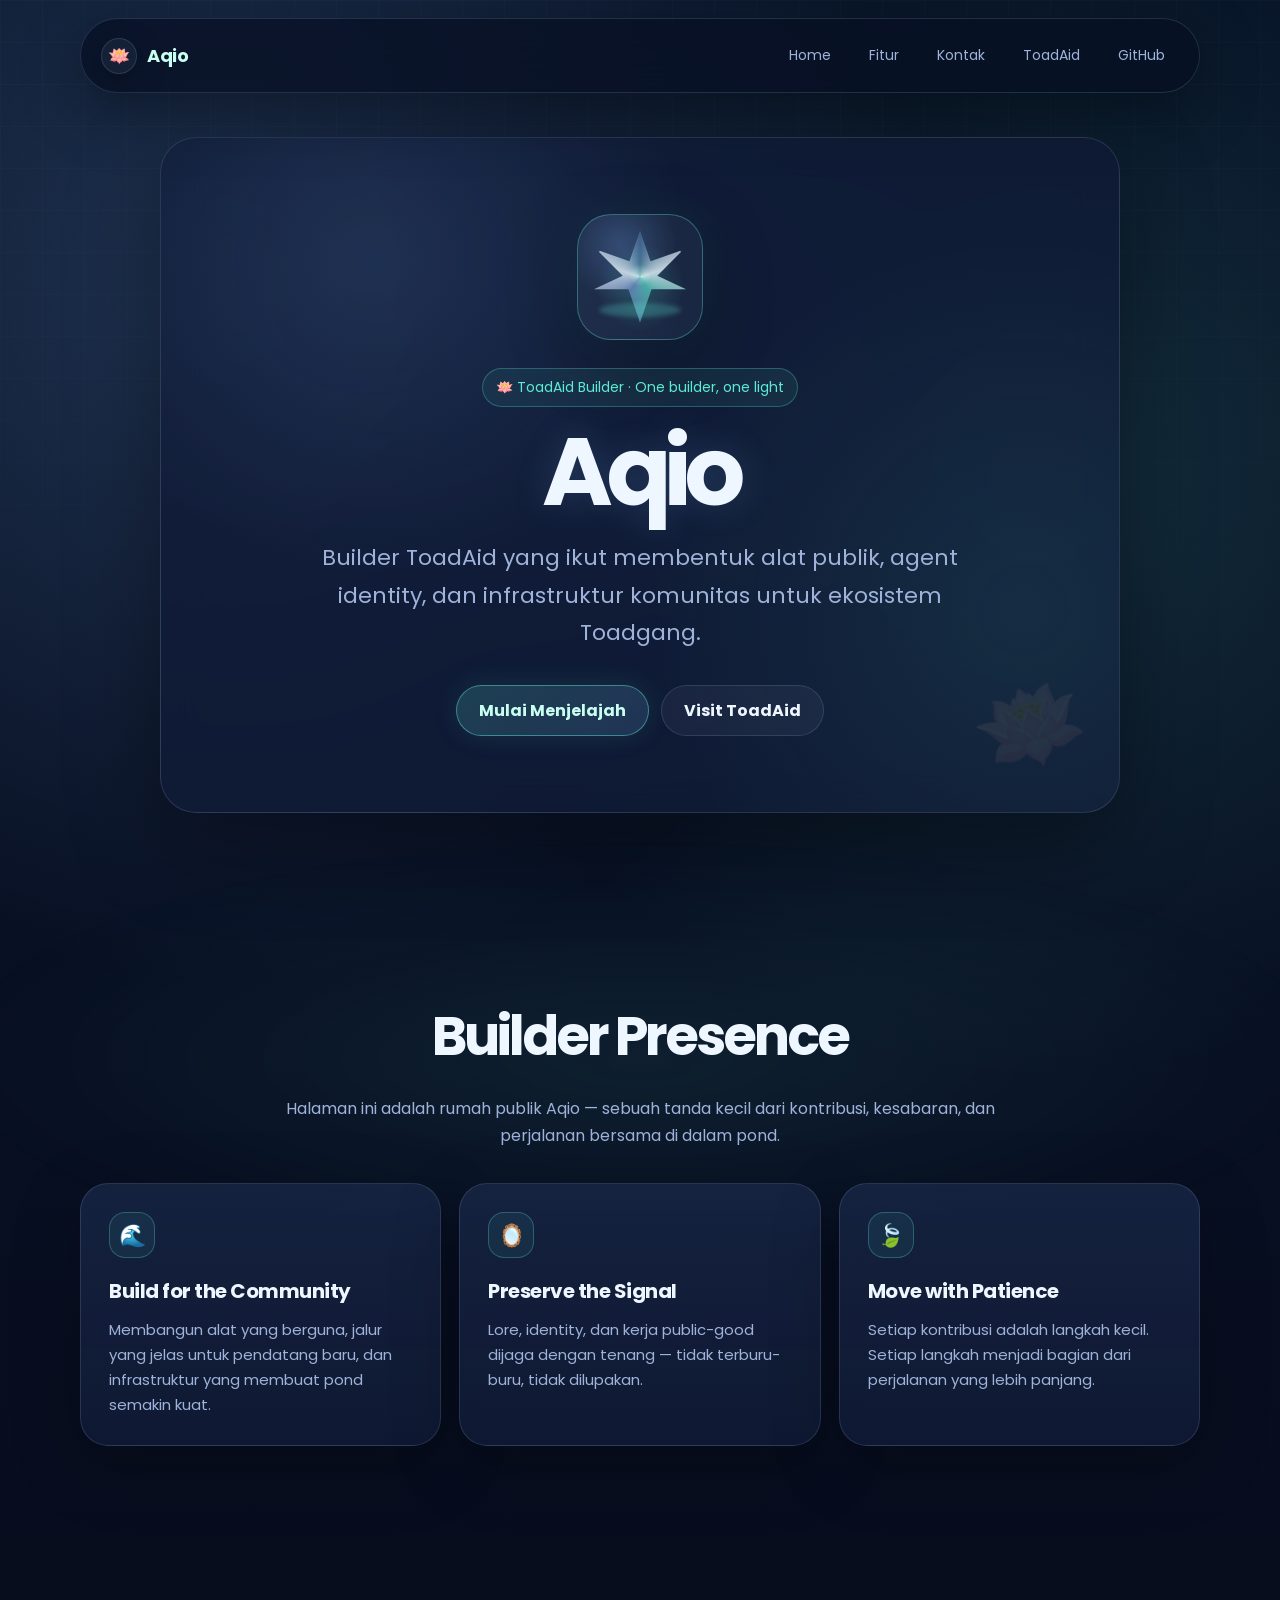
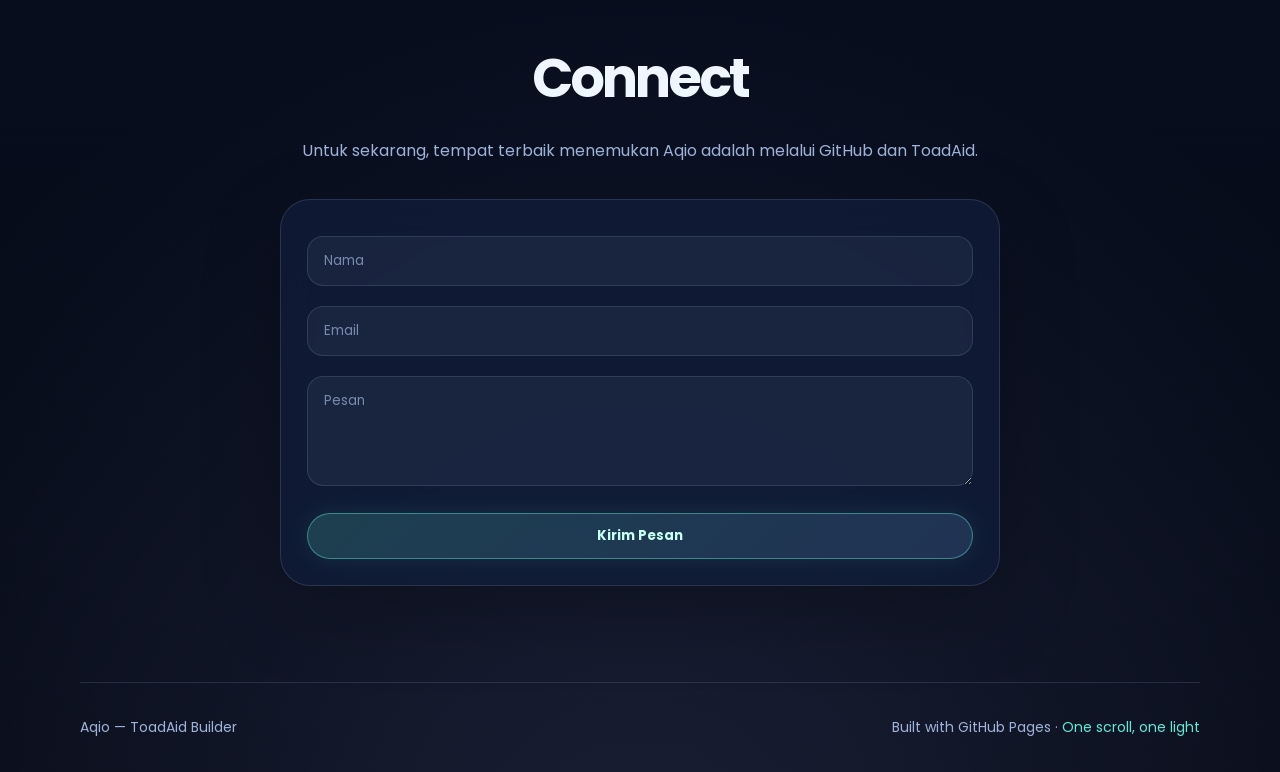
==== commit 50bd5052: "Rename index2.html to index.html" ====
--- a/index.html
+++ b/index.html
@@ -1,5 +1,5 @@
 <!DOCTYPE html>
-<html lang="en">
+<html lang="id">
 <head>
   <meta charset="UTF-8" />
   <meta name="viewport" content="width=device-width, initial-scale=1.0" />
@@ -9,6 +9,12 @@
     name="description"
     content="Aqio — ToadAid builder helping shape public-good tools, agent identity, and community infrastructure for the Toadgang ecosystem."
   />
+
+  <!-- Font -->
+  <link href="https://fonts.googleapis.com/css2?family=Poppins:wght@300;400;600;700&display=swap" rel="stylesheet" />
+
+  <!-- AOS Animation -->
+  <link href="https://unpkg.com/aos@2.3.4/dist/aos.css" rel="stylesheet" />
 
   <style>
     :root {
@@ -28,7 +34,10 @@
     }
 
     * {
+      margin: 0;
+      padding: 0;
       box-sizing: border-box;
+      font-family: "Poppins", sans-serif;
     }
 
     html {
@@ -36,9 +45,7 @@
     }
 
     body {
-      margin: 0;
       min-height: 100vh;
-      font-family: Inter, ui-sans-serif, system-ui, -apple-system, BlinkMacSystemFont, "Segoe UI", sans-serif;
       color: var(--text);
       background:
         radial-gradient(circle at 18% 12%, rgba(127, 183, 255, 0.2), transparent 30%),
@@ -58,6 +65,7 @@
         linear-gradient(90deg, rgba(190, 220, 255, 0.03) 1px, transparent 1px);
       background-size: 42px 42px;
       mask-image: linear-gradient(to bottom, rgba(0,0,0,0.78), transparent);
+      z-index: -2;
     }
 
     body::after {
@@ -66,9 +74,9 @@
       inset: auto -15% -45% -15%;
       height: 55vh;
       pointer-events: none;
-      background:
-        radial-gradient(ellipse at center, rgba(94, 234, 212, 0.08), transparent 60%);
+      background: radial-gradient(ellipse at center, rgba(94, 234, 212, 0.08), transparent 60%);
       filter: blur(20px);
+      z-index: -1;
     }
 
     a {
@@ -76,172 +84,122 @@
       text-decoration: none;
     }
 
-    .wrap {
-      width: min(1080px, calc(100% - 36px));
-      margin: 0 auto;
-      padding: 32px 0;
-      position: relative;
-      z-index: 1;
-    }
-
-    header {
+    /* NAVBAR */
+    nav {
+      position: fixed;
+      width: min(1120px, calc(100% - 32px));
+      left: 50%;
+      top: 18px;
+      transform: translateX(-50%);
+      display: flex;
+      justify-content: space-between;
+      align-items: center;
+      padding: 16px 20px;
+      border: 1px solid var(--border);
+      border-radius: 999px;
+      backdrop-filter: blur(18px);
+      background: rgba(8, 15, 34, 0.72);
+      box-shadow: 0 18px 60px var(--shadow);
+      z-index: 999;
+      transition: 0.25s ease;
+    }
+
+    nav.scrolled {
+      background: rgba(8, 15, 34, 0.92);
+      border-color: rgba(94, 234, 212, 0.28);
+    }
+
+    nav h1 {
       display: flex;
       align-items: center;
-      justify-content: space-between;
-      gap: 18px;
-      margin-bottom: 54px;
-    }
-
-    .brand {
-      display: flex;
-      align-items: center;
-      gap: 12px;
-      color: var(--muted);
-      font-size: 14px;
-      letter-spacing: 0.08em;
-      text-transform: uppercase;
-    }
-
-    .sigil {
-      width: 42px;
-      height: 42px;
+      gap: 10px;
+      color: var(--ice);
+      font-size: 18px;
+      letter-spacing: -0.02em;
+    }
+
+    .nav-sigil {
+      width: 36px;
+      height: 36px;
       border: 1px solid var(--border);
       border-radius: 50%;
       display: grid;
       place-items: center;
       background: rgba(190, 220, 255, 0.06);
-      box-shadow: 0 12px 40px var(--shadow);
-    }
-
-    nav {
+      box-shadow: 0 10px 30px rgba(0,0,0,0.25);
+    }
+
+    nav ul {
       display: flex;
-      flex-wrap: wrap;
-      justify-content: flex-end;
       gap: 10px;
-    }
-
-    nav a,
-    .button {
-      border: 1px solid var(--border);
-      background: rgba(190, 220, 255, 0.055);
-      color: var(--text);
-      padding: 10px 14px;
+      list-style: none;
+      align-items: center;
+    }
+
+    nav ul li a {
+      display: inline-flex;
+      border: 1px solid transparent;
+      color: var(--muted);
+      padding: 9px 13px;
       border-radius: 999px;
       font-size: 14px;
-      transition: 180ms ease;
-    }
-
-    nav a:hover,
-    .button:hover {
+      transition: 0.2s ease;
+    }
+
+    nav ul li a:hover {
+      color: var(--cyan);
       border-color: var(--border-bright);
-      color: var(--cyan);
+      background: rgba(94, 234, 212, 0.07);
       transform: translateY(-1px);
     }
 
+    .menu-toggle {
+      display: none;
+      font-size: 24px;
+      cursor: pointer;
+      color: var(--ice);
+    }
+
+    /* HERO */
     .hero {
+      min-height: 100vh;
       display: grid;
-      grid-template-columns: 1.15fr 0.85fr;
-      gap: 28px;
-      align-items: stretch;
-    }
-
-    .panel {
+      place-items: center;
+      text-align: center;
+      padding: 130px 20px 80px;
+      position: relative;
+    }
+
+    .hero-inner {
+      width: min(960px, 100%);
       border: 1px solid var(--border);
-      background: var(--card);
-      backdrop-filter: blur(20px);
-      border-radius: 32px;
-      box-shadow: 0 28px 90px var(--shadow);
-    }
-
-    .hero-copy {
-      padding: clamp(32px, 6vw, 62px);
-      position: relative;
-      overflow: hidden;
-    }
-
-    .hero-copy::before {
-      content: "";
-      position: absolute;
-      inset: -1px;
       background:
         radial-gradient(circle at 22% 18%, rgba(127, 183, 255, 0.12), transparent 34%),
-        radial-gradient(circle at 90% 70%, rgba(94, 234, 212, 0.08), transparent 38%);
-      pointer-events: none;
-    }
-
-    .hero-copy::after {
+        radial-gradient(circle at 90% 70%, rgba(94, 234, 212, 0.08), transparent 38%),
+        var(--card);
+      backdrop-filter: blur(20px);
+      border-radius: 36px;
+      padding: clamp(36px, 7vw, 76px);
+      box-shadow: 0 28px 90px var(--shadow);
+      overflow: hidden;
+      position: relative;
+    }
+
+    .hero-inner::after {
       content: "🪷";
       position: absolute;
-      right: 34px;
-      bottom: 24px;
-      font-size: 86px;
+      right: 32px;
+      bottom: 18px;
+      font-size: 90px;
       opacity: 0.08;
       transform: rotate(-18deg);
     }
 
-    .hero-copy > * {
-      position: relative;
-      z-index: 1;
-    }
-
-    .eyebrow {
-      display: inline-flex;
-      align-items: center;
-      gap: 9px;
-      color: var(--cyan);
-      border: 1px solid rgba(94, 234, 212, 0.28);
-      background: rgba(94, 234, 212, 0.07);
-      border-radius: 999px;
-      padding: 8px 13px;
-      font-size: 14px;
-      margin-bottom: 26px;
-    }
-
-    h1 {
-      margin: 0;
-      font-size: clamp(48px, 9vw, 96px);
-      line-height: 0.9;
-      letter-spacing: -0.075em;
-      text-shadow: 0 0 36px rgba(127, 183, 255, 0.18);
-    }
-
-    .subtitle {
-      margin: 26px 0 0;
-      max-width: 670px;
-      color: var(--muted);
-      font-size: clamp(18px, 2.2vw, 23px);
-      line-height: 1.65;
-    }
-
-    .actions {
-      display: flex;
-      flex-wrap: wrap;
-      gap: 12px;
-      margin-top: 34px;
-    }
-
-    .button.primary {
-      background: linear-gradient(135deg, rgba(94, 234, 212, 0.18), rgba(127, 183, 255, 0.16));
-      border-color: rgba(94, 234, 212, 0.46);
-      color: var(--ice);
-    }
-
-    .builder-card {
-      padding: 30px;
-      display: flex;
-      flex-direction: column;
-      justify-content: space-between;
-      min-height: 100%;
-      background:
-        radial-gradient(circle at 28% 18%, rgba(127, 183, 255, 0.12), transparent 34%),
-        linear-gradient(160deg, rgba(94, 234, 212, 0.08), transparent 38%),
-        var(--card-2);
-    }
-
-    .avatar {
-      width: 120px;
-      height: 120px;
-      border-radius: 32px;
+    .lotus {
+      width: 126px;
+      height: 126px;
+      margin: 0 auto 28px;
+      border-radius: 34px;
       position: relative;
       display: grid;
       place-items: center;
@@ -256,11 +214,11 @@
       overflow: hidden;
     }
 
-    .avatar::before {
+    .lotus::before {
       content: "";
       position: absolute;
-      width: 92px;
-      height: 92px;
+      width: 96px;
+      height: 96px;
       border-radius: 50%;
       background:
         radial-gradient(circle at 50% 48%, rgba(200, 255, 240, 0.5), transparent 16%),
@@ -291,11 +249,11 @@
       filter: drop-shadow(0 0 20px rgba(94, 234, 212, 0.25));
     }
 
-    .avatar::after {
+    .lotus::after {
       content: "";
       position: absolute;
       bottom: 22px;
-      width: 78px;
+      width: 82px;
       height: 14px;
       border-radius: 50%;
       background: rgba(94, 234, 212, 0.24);
@@ -325,144 +283,253 @@
       }
     }
 
-    .card-title {
-      margin: 24px 0 10px;
-      font-size: 28px;
-      letter-spacing: -0.035em;
-    }
-
-    .card-text {
-      margin: 0;
+    .eyebrow {
+      display: inline-flex;
+      align-items: center;
+      gap: 9px;
+      color: var(--cyan);
+      border: 1px solid rgba(94, 234, 212, 0.28);
+      background: rgba(94, 234, 212, 0.07);
+      border-radius: 999px;
+      padding: 8px 13px;
+      font-size: 14px;
+      margin-bottom: 22px;
+    }
+
+    .hero h2 {
+      font-size: clamp(48px, 9vw, 96px);
+      line-height: 0.9;
+      letter-spacing: -0.075em;
+      text-shadow: 0 0 36px rgba(127, 183, 255, 0.18);
+    }
+
+    .hero p {
+      max-width: 700px;
+      margin: 24px auto 0;
       color: var(--muted);
-      line-height: 1.65;
-      font-size: 16px;
-    }
-
-    .tags {
+      font-size: clamp(17px, 2vw, 22px);
+      line-height: 1.7;
+    }
+
+    .hero-actions {
+      margin-top: 34px;
       display: flex;
+      justify-content: center;
       flex-wrap: wrap;
-      gap: 9px;
-      margin-top: 28px;
-    }
-
-    .tag {
+      gap: 12px;
+    }
+
+    .btn {
+      display: inline-flex;
+      align-items: center;
+      justify-content: center;
+      min-height: 46px;
+      padding: 12px 22px;
+      border: 1px solid rgba(94, 234, 212, 0.46);
+      border-radius: 999px;
+      background: linear-gradient(135deg, rgba(94, 234, 212, 0.18), rgba(127, 183, 255, 0.16));
+      color: var(--ice);
+      font-weight: 700;
+      cursor: pointer;
+      transition: 0.25s ease;
+      box-shadow: 0 0 28px rgba(94, 234, 212, 0.1);
+    }
+
+    .btn.secondary {
+      border-color: var(--border);
+      background: rgba(190, 220, 255, 0.055);
+      color: var(--text);
+      box-shadow: none;
+    }
+
+    .btn:hover {
+      transform: translateY(-2px) scale(1.03);
+      border-color: rgba(94, 234, 212, 0.72);
+      box-shadow: 0 0 34px rgba(94, 234, 212, 0.18);
+    }
+
+    /* SECTION */
+    .section {
+      width: min(1120px, calc(100% - 32px));
+      margin: 0 auto;
+      padding: 96px 0;
+      text-align: center;
+    }
+
+    .section h2 {
+      font-size: clamp(32px, 5vw, 54px);
+      letter-spacing: -0.055em;
+      margin-bottom: 18px;
+    }
+
+    .section-lead {
+      max-width: 720px;
+      margin: 0 auto 34px;
       color: var(--muted);
-      border: 1px solid var(--border);
-      border-radius: 999px;
-      padding: 7px 10px;
-      font-size: 13px;
-      background: rgba(190, 220, 255, 0.04);
-    }
-
-    section {
-      margin-top: 28px;
-    }
-
-    .grid {
+      line-height: 1.7;
+    }
+
+    .cards {
       display: grid;
       grid-template-columns: repeat(3, 1fr);
       gap: 18px;
-    }
-
-    .mini {
-      padding: 24px;
-      min-height: 190px;
+      margin-top: 28px;
+    }
+
+    .card {
+      min-height: 210px;
+      padding: 28px;
+      border-radius: 28px;
+      border: 1px solid var(--border);
       background:
         linear-gradient(180deg, rgba(127, 183, 255, 0.06), transparent),
         var(--card);
-    }
-
-    .mini h2 {
-      margin: 0 0 14px;
+      backdrop-filter: blur(18px);
+      text-align: left;
+      transition: 0.25s ease;
+      box-shadow: 0 20px 70px rgba(0,0,0,0.22);
+    }
+
+    .card:hover {
+      transform: translateY(-8px);
+      border-color: var(--border-bright);
+      box-shadow:
+        0 24px 80px rgba(0,0,0,0.3),
+        0 0 36px rgba(94, 234, 212, 0.08);
+    }
+
+    .card-icon {
+      width: 46px;
+      height: 46px;
+      display: grid;
+      place-items: center;
+      border-radius: 16px;
+      border: 1px solid rgba(94, 234, 212, 0.28);
+      background: rgba(94, 234, 212, 0.07);
+      margin-bottom: 18px;
+      font-size: 22px;
+    }
+
+    .card h3 {
       font-size: 20px;
+      margin-bottom: 12px;
       letter-spacing: -0.025em;
     }
 
-    .mini p {
-      margin: 0;
+    .card p {
       color: var(--muted);
       line-height: 1.65;
-    }
-
-    .vow {
-      padding: clamp(30px, 5vw, 52px);
-      text-align: center;
-      background:
-        radial-gradient(circle at center top, rgba(127, 183, 255, 0.13), transparent 35%),
-        radial-gradient(circle at center bottom, rgba(94, 234, 212, 0.08), transparent 38%),
-        var(--card);
-    }
-
-    .vow p {
+      font-size: 15px;
+    }
+
+    /* CONTACT */
+    form {
+      width: min(720px, 100%);
+      margin: 30px auto 0;
+      padding: 26px;
+      border: 1px solid var(--border);
+      border-radius: 30px;
+      background: var(--card);
+      backdrop-filter: blur(18px);
+      box-shadow: 0 24px 80px rgba(0,0,0,0.24);
+    }
+
+    input,
+    textarea {
+      width: 100%;
+      padding: 14px 16px;
+      margin: 10px 0;
+      border-radius: 16px;
+      border: 1px solid var(--border);
+      outline: none;
+      color: var(--text);
+      background: rgba(190, 220, 255, 0.06);
+      transition: 0.2s ease;
+    }
+
+    input::placeholder,
+    textarea::placeholder {
+      color: rgba(159, 179, 218, 0.72);
+    }
+
+    input:focus,
+    textarea:focus {
+      border-color: var(--border-bright);
+      box-shadow: 0 0 0 4px rgba(94, 234, 212, 0.08);
+    }
+
+    form .btn {
+      margin-top: 10px;
+      width: 100%;
+    }
+
+    /* FOOTER */
+    footer {
+      width: min(1120px, calc(100% - 32px));
       margin: 0 auto;
-      max-width: 760px;
-      color: var(--text);
-      font-size: clamp(21px, 3vw, 32px);
-      line-height: 1.55;
-      letter-spacing: -0.035em;
-    }
-
-    .vow span {
-      display: block;
-      margin-top: 22px;
-      color: var(--muted);
-      font-size: 15px;
-      letter-spacing: 0.08em;
-      text-transform: uppercase;
-    }
-
-    footer {
-      margin-top: 36px;
-      padding: 24px 0 10px;
+      padding: 34px 0;
       display: flex;
       justify-content: space-between;
-      gap: 18px;
+      gap: 16px;
       flex-wrap: wrap;
       color: var(--muted);
       font-size: 14px;
+      border-top: 1px solid var(--border);
     }
 
     footer a {
       color: var(--cyan);
     }
 
-    @media (max-width: 840px) {
-      header {
-        align-items: flex-start;
+    /* MOBILE */
+    @media(max-width: 768px) {
+      nav {
+        align-items: center;
+        border-radius: 24px;
+      }
+
+      nav ul {
+        display: none;
         flex-direction: column;
-      }
-
-      nav {
-        justify-content: flex-start;
-      }
-
-      .hero {
+        align-items: stretch;
+        position: absolute;
+        right: 0;
+        left: 0;
+        top: 72px;
+        background: rgba(8, 15, 34, 0.96);
+        border: 1px solid var(--border);
+        padding: 16px;
+        border-radius: 22px;
+        box-shadow: 0 18px 60px var(--shadow);
+      }
+
+      nav ul.active {
+        display: flex;
+      }
+
+      nav ul li a {
+        width: 100%;
+        justify-content: center;
+      }
+
+      .menu-toggle {
+        display: block;
+      }
+
+      .cards {
         grid-template-columns: 1fr;
       }
 
-      .grid {
-        grid-template-columns: 1fr;
-      }
-    }
-
-    @media (max-width: 520px) {
-      .wrap {
-        width: min(100% - 24px, 1080px);
-        padding: 20px 0;
-      }
-
-      .hero-copy,
-      .builder-card,
-      .mini,
-      .vow {
-        border-radius: 24px;
-      }
-
-      .actions {
+      .hero-actions {
         flex-direction: column;
       }
 
-      .button {
+      .btn {
+        width: 100%;
+      }
+
+      footer {
+        flex-direction: column;
         text-align: center;
       }
     }
@@ -470,97 +537,134 @@
 </head>
 
 <body>
-  <div class="wrap">
-    <header>
-      <a class="brand" href="https://toadaid.github.io/" target="_blank" rel="noopener noreferrer">
-        <span class="sigil">🪷</span>
-        <span>ToadAid Builder</span>
-      </a>
-
-      <nav aria-label="Main navigation">
-        <a href="https://toadaid.github.io/" target="_blank" rel="noopener noreferrer">ToadAid</a>
-        <a href="https://github.com/aqio97" target="_blank" rel="noopener noreferrer">GitHub</a>
-      </nav>
-    </header>
-
-    <main>
-      <div class="hero">
-        <section class="panel hero-copy">
-          <div class="eyebrow">🪷 One builder, one light</div>
-          <h1>Aqio</h1>
-          <p class="subtitle">
-            A ToadAid builder helping shape public-good tools, agent identity,
-            and community infrastructure for the Toadgang ecosystem.
-          </p>
-
-          <div class="actions">
-            <a class="button primary" href="https://github.com/aqio97" target="_blank" rel="noopener noreferrer">
-              View GitHub
-            </a>
-            <a class="button" href="https://toadaid.github.io/" target="_blank" rel="noopener noreferrer">
-              Visit ToadAid
-            </a>
-          </div>
-        </section>
-
-        <aside class="panel builder-card">
-          <div>
-            <div class="avatar" aria-hidden="true"></div>
-            <h2 class="card-title">Builder Presence</h2>
-            <p class="card-text">
-              This page is Aqio’s public builder home — a small signal of contribution,
-              patience, and shared progress in the pond.
-            </p>
-          </div>
-
-          <div class="tags" aria-label="Builder tags">
-            <span class="tag">ToadAid</span>
-            <span class="tag">Toadgang</span>
-            <span class="tag">Public Goods</span>
-            <span class="tag">Agent Identity</span>
-          </div>
-        </aside>
+
+  <!-- NAV -->
+  <nav id="navbar">
+    <h1>
+      <span class="nav-sigil">🪷</span>
+      Aqio
+    </h1>
+
+    <div class="menu-toggle" onclick="toggleMenu()">☰</div>
+
+    <ul id="menu">
+      <li><a href="#home">Home</a></li>
+      <li><a href="#fitur">Fitur</a></li>
+      <li><a href="#kontak">Kontak</a></li>
+      <li><a href="https://toadaid.github.io/" target="_blank" rel="noopener noreferrer">ToadAid</a></li>
+      <li><a href="https://github.com/aqio97" target="_blank" rel="noopener noreferrer">GitHub</a></li>
+    </ul>
+  </nav>
+
+  <!-- HERO -->
+  <section class="hero" id="home">
+    <div class="hero-inner">
+      <div class="lotus" aria-hidden="true" data-aos="zoom-in"></div>
+
+      <div class="eyebrow" data-aos="fade-up">🪷 ToadAid Builder · One builder, one light</div>
+
+      <h2 data-aos="fade-up" data-aos-delay="120">Aqio</h2>
+
+      <p data-aos="fade-up" data-aos-delay="220">
+        Builder ToadAid yang ikut membentuk alat publik, agent identity,
+        dan infrastruktur komunitas untuk ekosistem Toadgang.
+      </p>
+
+      <div class="hero-actions" data-aos="zoom-in" data-aos-delay="320">
+        <a class="btn" href="#fitur">Mulai Menjelajah</a>
+        <a class="btn secondary" href="https://toadaid.github.io/" target="_blank" rel="noopener noreferrer">
+          Visit ToadAid
+        </a>
       </div>
-
-      <section class="grid" aria-label="Builder principles">
-        <article class="panel mini">
-          <h2>Build for the community</h2>
-          <p>
-            Useful tools first. Clear paths for newcomers. Infrastructure that helps the pond grow stronger.
-          </p>
-        </article>
-
-        <article class="panel mini">
-          <h2>Preserve the signal</h2>
-          <p>
-            Lore, identity, and public-good work are tended carefully — not rushed, not forgotten.
-          </p>
-        </article>
-
-        <article class="panel mini">
-          <h2>Move with patience</h2>
-          <p>
-            The work is steady. Each contribution becomes part of a longer path.
-          </p>
-        </article>
-      </section>
-
-      <section class="panel vow">
+    </div>
+  </section>
+
+  <!-- FITUR -->
+  <section class="section" id="fitur">
+    <h2 data-aos="fade-up">Builder Presence</h2>
+
+    <p class="section-lead" data-aos="fade-up" data-aos-delay="100">
+      Halaman ini adalah rumah publik Aqio — sebuah tanda kecil dari kontribusi,
+      kesabaran, dan perjalanan bersama di dalam pond.
+    </p>
+
+    <div class="cards">
+      <div class="card" data-aos="fade-up">
+        <div class="card-icon">🌊</div>
+        <h3>Build for the Community</h3>
         <p>
-          “If you’re here to build fast, you may be early.<br />
-          If you’re here to build something that lasts, you’re on time.”
+          Membangun alat yang berguna, jalur yang jelas untuk pendatang baru,
+          dan infrastruktur yang membuat pond semakin kuat.
         </p>
-        <span>ToadAid · Guarding the Lore</span>
-      </section>
-    </main>
-
-    <footer>
-      <div>Aqio — ToadAid Builder</div>
-      <div>
-        Built with GitHub Pages ·
-        <a href="https://toadaid.github.io/" target="_blank" rel="noopener noreferrer">One scroll, one light</a>
       </div>
-    </footer>
-  </div>
+
+      <div class="card" data-aos="fade-up" data-aos-delay="120">
+        <div class="card-icon">🪞</div>
+        <h3>Preserve the Signal</h3>
+        <p>
+          Lore, identity, dan kerja public-good dijaga dengan tenang —
+          tidak terburu-buru, tidak dilupakan.
+        </p>
+      </div>
+
+      <div class="card" data-aos="fade-up" data-aos-delay="240">
+        <div class="card-icon">🍃</div>
+        <h3>Move with Patience</h3>
+        <p>
+          Setiap kontribusi adalah langkah kecil. Setiap langkah menjadi bagian
+          dari perjalanan yang lebih panjang.
+        </p>
+      </div>
+    </div>
+  </section>
+
+  <!-- KONTAK -->
+  <section class="section" id="kontak">
+    <h2 data-aos="fade-up">Connect</h2>
+
+    <p class="section-lead" data-aos="fade-up" data-aos-delay="100">
+      Untuk sekarang, tempat terbaik menemukan Aqio adalah melalui GitHub dan ToadAid.
+    </p>
+
+    <form data-aos="fade-up" data-aos-delay="180" onsubmit="event.preventDefault(); alert('Terima kasih — pesan demo belum dikirim.');">
+      <input type="text" placeholder="Nama" />
+      <input type="email" placeholder="Email" />
+      <textarea rows="4" placeholder="Pesan"></textarea>
+      <button class="btn" type="submit">Kirim Pesan</button>
+    </form>
+  </section>
+
+  <!-- FOOTER -->
+  <footer>
+    <div>Aqio — ToadAid Builder</div>
+    <div>
+      Built with GitHub Pages ·
+      <a href="https://toadaid.github.io/" target="_blank" rel="noopener noreferrer">One scroll, one light</a>
+    </div>
+  </footer>
+
+  <!-- JS -->
+  <script src="https://unpkg.com/aos@2.3.4/dist/aos.js"></script>
+  <script>
+    AOS.init({
+      duration: 800,
+      once: true,
+      offset: 80
+    });
+
+    function toggleMenu() {
+      document.getElementById("menu").classList.toggle("active");
+    }
+
+    window.addEventListener("scroll", () => {
+      const nav = document.getElementById("navbar");
+      if (window.scrollY > 50) {
+        nav.classList.add("scrolled");
+      } else {
+        nav.classList.remove("scrolled");
+      }
+    });
+  </script>
+
 </body>
 </html>
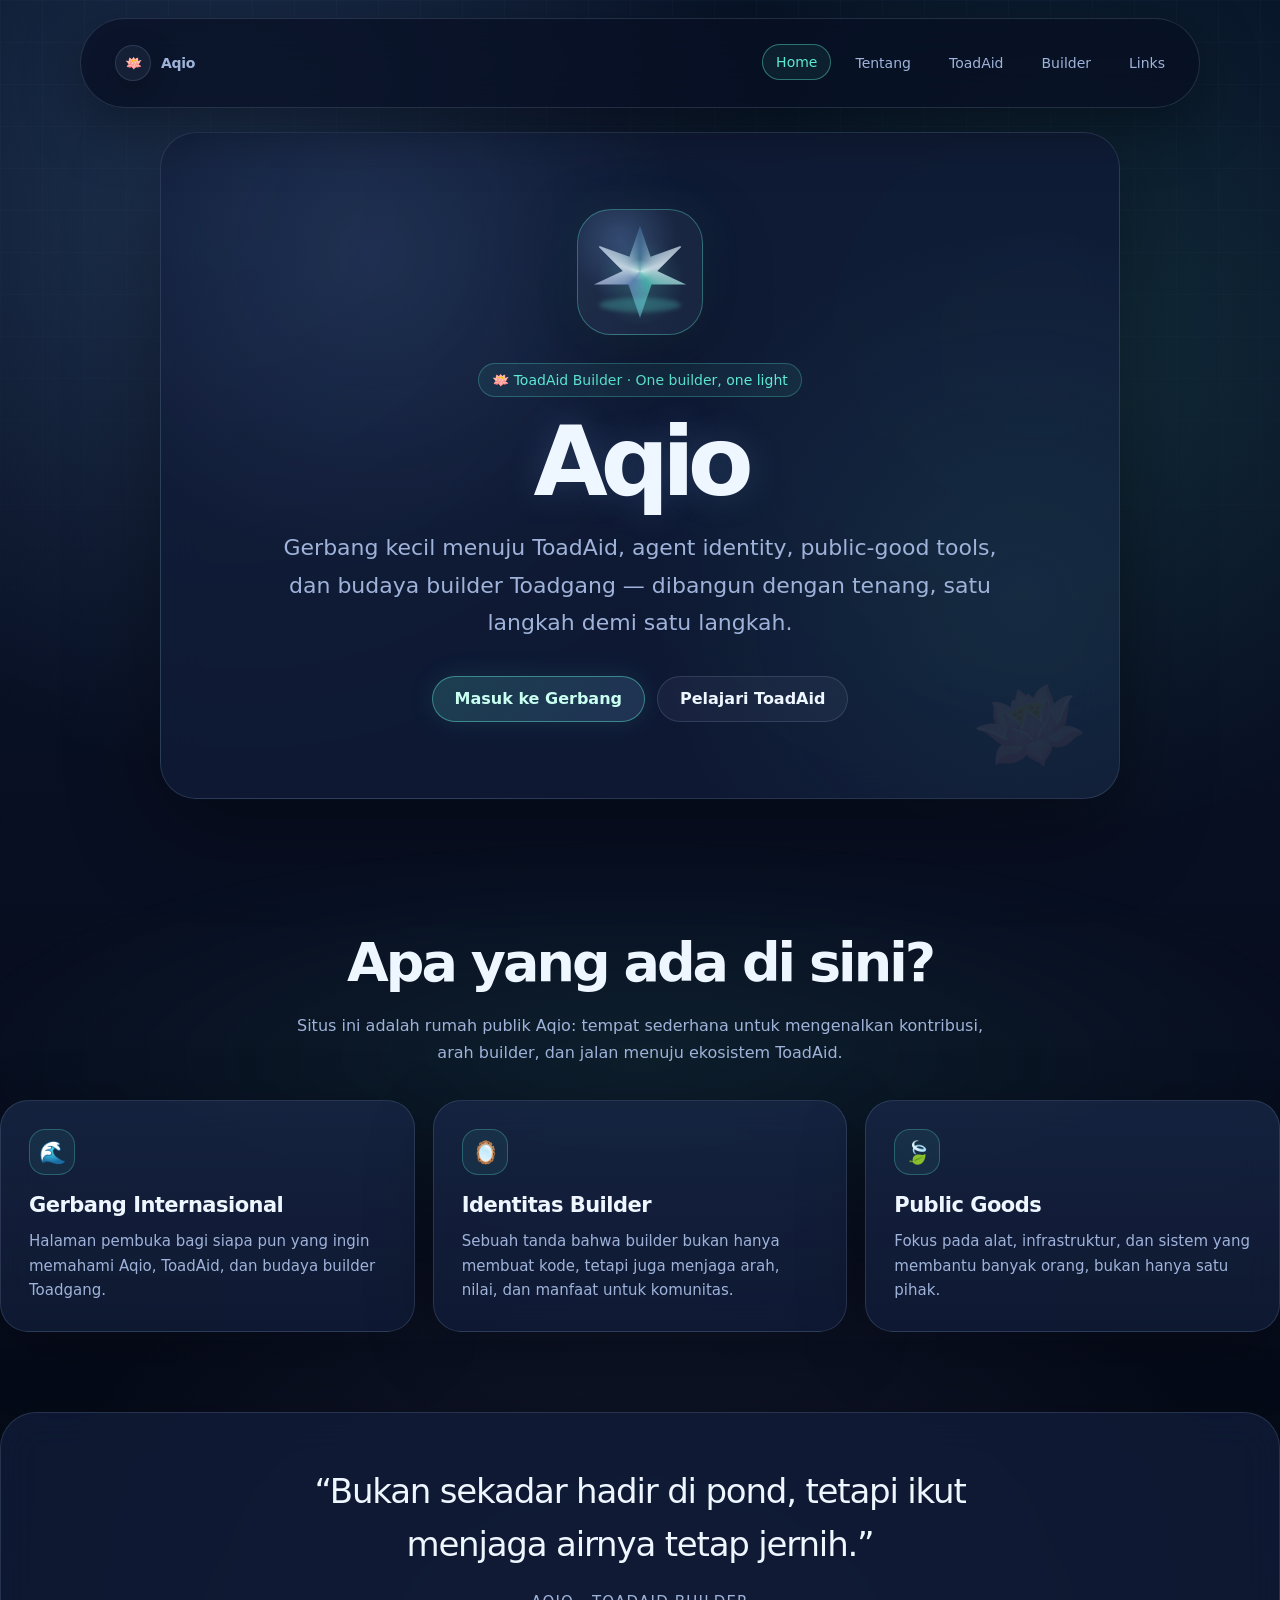
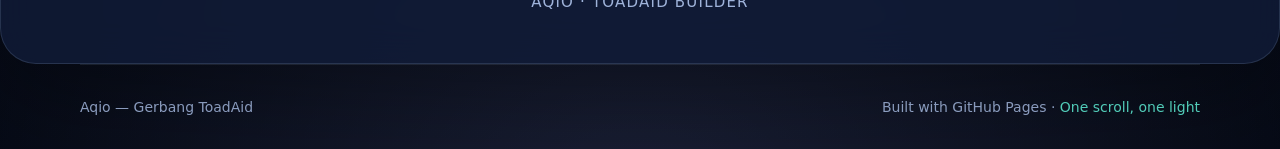
==== commit b6ff5ca7: "Create index.html for Aqio website structure This HTML file sets up the structure for the Aqio websi" ====
--- a/index.html
+++ b/index.html
@@ -4,667 +4,107 @@
   <meta charset="UTF-8" />
   <meta name="viewport" content="width=device-width, initial-scale=1.0" />
 
-  <title>Aqio — ToadAid Builder</title>
+  <title>Aqio — Gerbang ToadAid</title>
   <meta
     name="description"
-    content="Aqio — ToadAid builder helping shape public-good tools, agent identity, and community infrastructure for the Toadgang ecosystem."
+    content="Aqio — builder ToadAid yang membuka gerbang menuju public goods, agent identity, dan budaya builder Toadgang."
   />
 
-  <!-- Font -->
-  <link href="https://fonts.googleapis.com/css2?family=Poppins:wght@300;400;600;700&display=swap" rel="stylesheet" />
-
-  <!-- AOS Animation -->
-  <link href="https://unpkg.com/aos@2.3.4/dist/aos.css" rel="stylesheet" />
-
-  <style>
-    :root {
-      --bg: #070d1f;
-      --bg-soft: #0d1833;
-      --card: rgba(16, 27, 55, 0.82);
-      --card-2: rgba(20, 36, 68, 0.74);
-      --text: #eef6ff;
-      --muted: #9fb3da;
-      --blue: #7fb7ff;
-      --cyan: #5eead4;
-      --ice: #c8fff0;
-      --violet: #9aa7ff;
-      --border: rgba(190, 220, 255, 0.14);
-      --border-bright: rgba(94, 234, 212, 0.42);
-      --shadow: rgba(0, 0, 0, 0.36);
-    }
-
-    * {
-      margin: 0;
-      padding: 0;
-      box-sizing: border-box;
-      font-family: "Poppins", sans-serif;
-    }
-
-    html {
-      scroll-behavior: smooth;
-    }
-
-    body {
-      min-height: 100vh;
-      color: var(--text);
-      background:
-        radial-gradient(circle at 18% 12%, rgba(127, 183, 255, 0.2), transparent 30%),
-        radial-gradient(circle at 82% 20%, rgba(94, 234, 212, 0.13), transparent 28%),
-        radial-gradient(circle at 50% 105%, rgba(154, 167, 255, 0.14), transparent 36%),
-        linear-gradient(180deg, #071226 0%, #080f22 48%, #050914 100%);
-      overflow-x: hidden;
-    }
-
-    body::before {
-      content: "";
-      position: fixed;
-      inset: 0;
-      pointer-events: none;
-      background-image:
-        linear-gradient(rgba(190, 220, 255, 0.03) 1px, transparent 1px),
-        linear-gradient(90deg, rgba(190, 220, 255, 0.03) 1px, transparent 1px);
-      background-size: 42px 42px;
-      mask-image: linear-gradient(to bottom, rgba(0,0,0,0.78), transparent);
-      z-index: -2;
-    }
-
-    body::after {
-      content: "";
-      position: fixed;
-      inset: auto -15% -45% -15%;
-      height: 55vh;
-      pointer-events: none;
-      background: radial-gradient(ellipse at center, rgba(94, 234, 212, 0.08), transparent 60%);
-      filter: blur(20px);
-      z-index: -1;
-    }
-
-    a {
-      color: inherit;
-      text-decoration: none;
-    }
-
-    /* NAVBAR */
-    nav {
-      position: fixed;
-      width: min(1120px, calc(100% - 32px));
-      left: 50%;
-      top: 18px;
-      transform: translateX(-50%);
-      display: flex;
-      justify-content: space-between;
-      align-items: center;
-      padding: 16px 20px;
-      border: 1px solid var(--border);
-      border-radius: 999px;
-      backdrop-filter: blur(18px);
-      background: rgba(8, 15, 34, 0.72);
-      box-shadow: 0 18px 60px var(--shadow);
-      z-index: 999;
-      transition: 0.25s ease;
-    }
-
-    nav.scrolled {
-      background: rgba(8, 15, 34, 0.92);
-      border-color: rgba(94, 234, 212, 0.28);
-    }
-
-    nav h1 {
-      display: flex;
-      align-items: center;
-      gap: 10px;
-      color: var(--ice);
-      font-size: 18px;
-      letter-spacing: -0.02em;
-    }
-
-    .nav-sigil {
-      width: 36px;
-      height: 36px;
-      border: 1px solid var(--border);
-      border-radius: 50%;
-      display: grid;
-      place-items: center;
-      background: rgba(190, 220, 255, 0.06);
-      box-shadow: 0 10px 30px rgba(0,0,0,0.25);
-    }
-
-    nav ul {
-      display: flex;
-      gap: 10px;
-      list-style: none;
-      align-items: center;
-    }
-
-    nav ul li a {
-      display: inline-flex;
-      border: 1px solid transparent;
-      color: var(--muted);
-      padding: 9px 13px;
-      border-radius: 999px;
-      font-size: 14px;
-      transition: 0.2s ease;
-    }
-
-    nav ul li a:hover {
-      color: var(--cyan);
-      border-color: var(--border-bright);
-      background: rgba(94, 234, 212, 0.07);
-      transform: translateY(-1px);
-    }
-
-    .menu-toggle {
-      display: none;
-      font-size: 24px;
-      cursor: pointer;
-      color: var(--ice);
-    }
-
-    /* HERO */
-    .hero {
-      min-height: 100vh;
-      display: grid;
-      place-items: center;
-      text-align: center;
-      padding: 130px 20px 80px;
-      position: relative;
-    }
-
-    .hero-inner {
-      width: min(960px, 100%);
-      border: 1px solid var(--border);
-      background:
-        radial-gradient(circle at 22% 18%, rgba(127, 183, 255, 0.12), transparent 34%),
-        radial-gradient(circle at 90% 70%, rgba(94, 234, 212, 0.08), transparent 38%),
-        var(--card);
-      backdrop-filter: blur(20px);
-      border-radius: 36px;
-      padding: clamp(36px, 7vw, 76px);
-      box-shadow: 0 28px 90px var(--shadow);
-      overflow: hidden;
-      position: relative;
-    }
-
-    .hero-inner::after {
-      content: "🪷";
-      position: absolute;
-      right: 32px;
-      bottom: 18px;
-      font-size: 90px;
-      opacity: 0.08;
-      transform: rotate(-18deg);
-    }
-
-    .lotus {
-      width: 126px;
-      height: 126px;
-      margin: 0 auto 28px;
-      border-radius: 34px;
-      position: relative;
-      display: grid;
-      place-items: center;
-      border: 1px solid rgba(94, 234, 212, 0.34);
-      background:
-        radial-gradient(circle at 50% 58%, rgba(94, 234, 212, 0.2), transparent 46%),
-        radial-gradient(circle at 35% 25%, rgba(127, 183, 255, 0.24), transparent 45%),
-        rgba(190, 220, 255, 0.06);
-      box-shadow:
-        0 20px 70px rgba(0, 0, 0, 0.3),
-        0 0 44px rgba(94, 234, 212, 0.08);
-      overflow: hidden;
-    }
-
-    .lotus::before {
-      content: "";
-      position: absolute;
-      width: 96px;
-      height: 96px;
-      border-radius: 50%;
-      background:
-        radial-gradient(circle at 50% 48%, rgba(200, 255, 240, 0.5), transparent 16%),
-        conic-gradient(
-          from 0deg,
-          rgba(127, 183, 255, 0.22),
-          rgba(238, 246, 255, 0.78),
-          rgba(94, 234, 212, 0.54),
-          rgba(154, 167, 255, 0.42),
-          rgba(238, 246, 255, 0.76),
-          rgba(127, 183, 255, 0.22)
-        );
-      clip-path: polygon(
-        50% 2%,
-        61% 34%,
-        95% 22%,
-        68% 49%,
-        98% 63%,
-        62% 63%,
-        50% 98%,
-        38% 63%,
-        2% 63%,
-        32% 49%,
-        5% 22%,
-        39% 34%
-      );
-      animation: lotusFloat 5.8s ease-in-out infinite;
-      filter: drop-shadow(0 0 20px rgba(94, 234, 212, 0.25));
-    }
-
-    .lotus::after {
-      content: "";
-      position: absolute;
-      bottom: 22px;
-      width: 82px;
-      height: 14px;
-      border-radius: 50%;
-      background: rgba(94, 234, 212, 0.24);
-      filter: blur(2px);
-      animation: waterPulse 5.8s ease-in-out infinite;
-    }
-
-    @keyframes lotusFloat {
-      0%, 100% {
-        transform: translateY(5px) rotate(-2deg) scale(0.98);
-      }
-
-      50% {
-        transform: translateY(-8px) rotate(2deg) scale(1.04);
-      }
-    }
-
-    @keyframes waterPulse {
-      0%, 100% {
-        transform: scaleX(0.82);
-        opacity: 0.24;
-      }
-
-      50% {
-        transform: scaleX(1.15);
-        opacity: 0.48;
-      }
-    }
-
-    .eyebrow {
-      display: inline-flex;
-      align-items: center;
-      gap: 9px;
-      color: var(--cyan);
-      border: 1px solid rgba(94, 234, 212, 0.28);
-      background: rgba(94, 234, 212, 0.07);
-      border-radius: 999px;
-      padding: 8px 13px;
-      font-size: 14px;
-      margin-bottom: 22px;
-    }
-
-    .hero h2 {
-      font-size: clamp(48px, 9vw, 96px);
-      line-height: 0.9;
-      letter-spacing: -0.075em;
-      text-shadow: 0 0 36px rgba(127, 183, 255, 0.18);
-    }
-
-    .hero p {
-      max-width: 700px;
-      margin: 24px auto 0;
-      color: var(--muted);
-      font-size: clamp(17px, 2vw, 22px);
-      line-height: 1.7;
-    }
-
-    .hero-actions {
-      margin-top: 34px;
-      display: flex;
-      justify-content: center;
-      flex-wrap: wrap;
-      gap: 12px;
-    }
-
-    .btn {
-      display: inline-flex;
-      align-items: center;
-      justify-content: center;
-      min-height: 46px;
-      padding: 12px 22px;
-      border: 1px solid rgba(94, 234, 212, 0.46);
-      border-radius: 999px;
-      background: linear-gradient(135deg, rgba(94, 234, 212, 0.18), rgba(127, 183, 255, 0.16));
-      color: var(--ice);
-      font-weight: 700;
-      cursor: pointer;
-      transition: 0.25s ease;
-      box-shadow: 0 0 28px rgba(94, 234, 212, 0.1);
-    }
-
-    .btn.secondary {
-      border-color: var(--border);
-      background: rgba(190, 220, 255, 0.055);
-      color: var(--text);
-      box-shadow: none;
-    }
-
-    .btn:hover {
-      transform: translateY(-2px) scale(1.03);
-      border-color: rgba(94, 234, 212, 0.72);
-      box-shadow: 0 0 34px rgba(94, 234, 212, 0.18);
-    }
-
-    /* SECTION */
-    .section {
-      width: min(1120px, calc(100% - 32px));
-      margin: 0 auto;
-      padding: 96px 0;
-      text-align: center;
-    }
-
-    .section h2 {
-      font-size: clamp(32px, 5vw, 54px);
-      letter-spacing: -0.055em;
-      margin-bottom: 18px;
-    }
-
-    .section-lead {
-      max-width: 720px;
-      margin: 0 auto 34px;
-      color: var(--muted);
-      line-height: 1.7;
-    }
-
-    .cards {
-      display: grid;
-      grid-template-columns: repeat(3, 1fr);
-      gap: 18px;
-      margin-top: 28px;
-    }
-
-    .card {
-      min-height: 210px;
-      padding: 28px;
-      border-radius: 28px;
-      border: 1px solid var(--border);
-      background:
-        linear-gradient(180deg, rgba(127, 183, 255, 0.06), transparent),
-        var(--card);
-      backdrop-filter: blur(18px);
-      text-align: left;
-      transition: 0.25s ease;
-      box-shadow: 0 20px 70px rgba(0,0,0,0.22);
-    }
-
-    .card:hover {
-      transform: translateY(-8px);
-      border-color: var(--border-bright);
-      box-shadow:
-        0 24px 80px rgba(0,0,0,0.3),
-        0 0 36px rgba(94, 234, 212, 0.08);
-    }
-
-    .card-icon {
-      width: 46px;
-      height: 46px;
-      display: grid;
-      place-items: center;
-      border-radius: 16px;
-      border: 1px solid rgba(94, 234, 212, 0.28);
-      background: rgba(94, 234, 212, 0.07);
-      margin-bottom: 18px;
-      font-size: 22px;
-    }
-
-    .card h3 {
-      font-size: 20px;
-      margin-bottom: 12px;
-      letter-spacing: -0.025em;
-    }
-
-    .card p {
-      color: var(--muted);
-      line-height: 1.65;
-      font-size: 15px;
-    }
-
-    /* CONTACT */
-    form {
-      width: min(720px, 100%);
-      margin: 30px auto 0;
-      padding: 26px;
-      border: 1px solid var(--border);
-      border-radius: 30px;
-      background: var(--card);
-      backdrop-filter: blur(18px);
-      box-shadow: 0 24px 80px rgba(0,0,0,0.24);
-    }
-
-    input,
-    textarea {
-      width: 100%;
-      padding: 14px 16px;
-      margin: 10px 0;
-      border-radius: 16px;
-      border: 1px solid var(--border);
-      outline: none;
-      color: var(--text);
-      background: rgba(190, 220, 255, 0.06);
-      transition: 0.2s ease;
-    }
-
-    input::placeholder,
-    textarea::placeholder {
-      color: rgba(159, 179, 218, 0.72);
-    }
-
-    input:focus,
-    textarea:focus {
-      border-color: var(--border-bright);
-      box-shadow: 0 0 0 4px rgba(94, 234, 212, 0.08);
-    }
-
-    form .btn {
-      margin-top: 10px;
-      width: 100%;
-    }
-
-    /* FOOTER */
-    footer {
-      width: min(1120px, calc(100% - 32px));
-      margin: 0 auto;
-      padding: 34px 0;
-      display: flex;
-      justify-content: space-between;
-      gap: 16px;
-      flex-wrap: wrap;
-      color: var(--muted);
-      font-size: 14px;
-      border-top: 1px solid var(--border);
-    }
-
-    footer a {
-      color: var(--cyan);
-    }
-
-    /* MOBILE */
-    @media(max-width: 768px) {
-      nav {
-        align-items: center;
-        border-radius: 24px;
-      }
-
-      nav ul {
-        display: none;
-        flex-direction: column;
-        align-items: stretch;
-        position: absolute;
-        right: 0;
-        left: 0;
-        top: 72px;
-        background: rgba(8, 15, 34, 0.96);
-        border: 1px solid var(--border);
-        padding: 16px;
-        border-radius: 22px;
-        box-shadow: 0 18px 60px var(--shadow);
-      }
-
-      nav ul.active {
-        display: flex;
-      }
-
-      nav ul li a {
-        width: 100%;
-        justify-content: center;
-      }
-
-      .menu-toggle {
-        display: block;
-      }
-
-      .cards {
-        grid-template-columns: 1fr;
-      }
-
-      .hero-actions {
-        flex-direction: column;
-      }
-
-      .btn {
-        width: 100%;
-      }
-
-      footer {
-        flex-direction: column;
-        text-align: center;
-      }
-    }
-  </style>
+  <link rel="stylesheet" href="style.css" />
 </head>
 
 <body>
-
-  <!-- NAV -->
-  <nav id="navbar">
-    <h1>
+  <nav class="nav" id="navbar">
+    <a class="brand" href="index.html">
       <span class="nav-sigil">🪷</span>
       Aqio
-    </h1>
+    </a>
 
     <div class="menu-toggle" onclick="toggleMenu()">☰</div>
 
     <ul id="menu">
-      <li><a href="#home">Home</a></li>
-      <li><a href="#fitur">Fitur</a></li>
-      <li><a href="#kontak">Kontak</a></li>
-      <li><a href="https://toadaid.github.io/" target="_blank" rel="noopener noreferrer">ToadAid</a></li>
-      <li><a href="https://github.com/aqio97" target="_blank" rel="noopener noreferrer">GitHub</a></li>
+      <li><a class="active" href="index.html">Home</a></li>
+      <li><a href="about.html">Tentang</a></li>
+      <li><a href="toadaid.html">ToadAid</a></li>
+      <li><a href="builder.html">Builder</a></li>
+      <li><a href="links.html">Links</a></li>
     </ul>
   </nav>
 
-  <!-- HERO -->
-  <section class="hero" id="home">
-    <div class="hero-inner">
-      <div class="lotus" aria-hidden="true" data-aos="zoom-in"></div>
+  <main>
+    <section class="hero" id="home">
+      <div class="panel hero-inner">
+        <div class="lotus" aria-hidden="true"></div>
 
-      <div class="eyebrow" data-aos="fade-up">🪷 ToadAid Builder · One builder, one light</div>
+        <div class="eyebrow">🪷 ToadAid Builder · One builder, one light</div>
 
-      <h2 data-aos="fade-up" data-aos-delay="120">Aqio</h2>
+        <h1>Aqio</h1>
 
-      <p data-aos="fade-up" data-aos-delay="220">
-        Builder ToadAid yang ikut membentuk alat publik, agent identity,
-        dan infrastruktur komunitas untuk ekosistem Toadgang.
+        <p class="lead">
+          Gerbang kecil menuju ToadAid, agent identity, public-good tools,
+          dan budaya builder Toadgang — dibangun dengan tenang, satu langkah demi satu langkah.
+        </p>
+
+        <div class="actions">
+          <a class="btn" href="about.html">Masuk ke Gerbang</a>
+          <a class="btn secondary" href="toadaid.html">Pelajari ToadAid</a>
+        </div>
+      </div>
+    </section>
+
+    <section class="section">
+      <h2>Apa yang ada di sini?</h2>
+      <p class="section-lead">
+        Situs ini adalah rumah publik Aqio: tempat sederhana untuk mengenalkan kontribusi,
+        arah builder, dan jalan menuju ekosistem ToadAid.
       </p>
 
-      <div class="hero-actions" data-aos="zoom-in" data-aos-delay="320">
-        <a class="btn" href="#fitur">Mulai Menjelajah</a>
-        <a class="btn secondary" href="https://toadaid.github.io/" target="_blank" rel="noopener noreferrer">
-          Visit ToadAid
-        </a>
+      <div class="grid">
+        <article class="card">
+          <div class="card-icon">🌊</div>
+          <h3>Gerbang Internasional</h3>
+          <p>
+            Halaman pembuka bagi siapa pun yang ingin memahami Aqio, ToadAid,
+            dan budaya builder Toadgang.
+          </p>
+        </article>
+
+        <article class="card">
+          <div class="card-icon">🪞</div>
+          <h3>Identitas Builder</h3>
+          <p>
+            Sebuah tanda bahwa builder bukan hanya membuat kode,
+            tetapi juga menjaga arah, nilai, dan manfaat untuk komunitas.
+          </p>
+        </article>
+
+        <article class="card">
+          <div class="card-icon">🍃</div>
+          <h3>Public Goods</h3>
+          <p>
+            Fokus pada alat, infrastruktur, dan sistem yang membantu banyak orang,
+            bukan hanya satu pihak.
+          </p>
+        </article>
       </div>
-    </div>
-  </section>
+    </section>
 
-  <!-- FITUR -->
-  <section class="section" id="fitur">
-    <h2 data-aos="fade-up">Builder Presence</h2>
+    <section class="panel quote">
+      <p>
+        “Bukan sekadar hadir di pond, tetapi ikut menjaga airnya tetap jernih.”
+      </p>
+      <span>Aqio · ToadAid Builder</span>
+    </section>
+  </main>
 
-    <p class="section-lead" data-aos="fade-up" data-aos-delay="100">
-      Halaman ini adalah rumah publik Aqio — sebuah tanda kecil dari kontribusi,
-      kesabaran, dan perjalanan bersama di dalam pond.
-    </p>
-
-    <div class="cards">
-      <div class="card" data-aos="fade-up">
-        <div class="card-icon">🌊</div>
-        <h3>Build for the Community</h3>
-        <p>
-          Membangun alat yang berguna, jalur yang jelas untuk pendatang baru,
-          dan infrastruktur yang membuat pond semakin kuat.
-        </p>
-      </div>
-
-      <div class="card" data-aos="fade-up" data-aos-delay="120">
-        <div class="card-icon">🪞</div>
-        <h3>Preserve the Signal</h3>
-        <p>
-          Lore, identity, dan kerja public-good dijaga dengan tenang —
-          tidak terburu-buru, tidak dilupakan.
-        </p>
-      </div>
-
-      <div class="card" data-aos="fade-up" data-aos-delay="240">
-        <div class="card-icon">🍃</div>
-        <h3>Move with Patience</h3>
-        <p>
-          Setiap kontribusi adalah langkah kecil. Setiap langkah menjadi bagian
-          dari perjalanan yang lebih panjang.
-        </p>
-      </div>
-    </div>
-  </section>
-
-  <!-- KONTAK -->
-  <section class="section" id="kontak">
-    <h2 data-aos="fade-up">Connect</h2>
-
-    <p class="section-lead" data-aos="fade-up" data-aos-delay="100">
-      Untuk sekarang, tempat terbaik menemukan Aqio adalah melalui GitHub dan ToadAid.
-    </p>
-
-    <form data-aos="fade-up" data-aos-delay="180" onsubmit="event.preventDefault(); alert('Terima kasih — pesan demo belum dikirim.');">
-      <input type="text" placeholder="Nama" />
-      <input type="email" placeholder="Email" />
-      <textarea rows="4" placeholder="Pesan"></textarea>
-      <button class="btn" type="submit">Kirim Pesan</button>
-    </form>
-  </section>
-
-  <!-- FOOTER -->
-  <footer>
-    <div>Aqio — ToadAid Builder</div>
+  <footer class="footer">
+    <div>Aqio — Gerbang ToadAid</div>
     <div>
       Built with GitHub Pages ·
       <a href="https://toadaid.github.io/" target="_blank" rel="noopener noreferrer">One scroll, one light</a>
     </div>
   </footer>
 
-  <!-- JS -->
-  <script src="https://unpkg.com/aos@2.3.4/dist/aos.js"></script>
-  <script>
-    AOS.init({
-      duration: 800,
-      once: true,
-      offset: 80
-    });
-
-    function toggleMenu() {
-      document.getElementById("menu").classList.toggle("active");
-    }
-
-    window.addEventListener("scroll", () => {
-      const nav = document.getElementById("navbar");
-      if (window.scrollY > 50) {
-        nav.classList.add("scrolled");
-      } else {
-        nav.classList.remove("scrolled");
-      }
-    });
-  </script>
-
+  <script src="script.js"></script>
 </body>
 </html>
--- a/style.css
+++ b/style.css
@@ -0,0 +1,557 @@
+:root {
+  --bg: #070d1f;
+  --bg-soft: #0d1833;
+  --card: rgba(16, 27, 55, 0.82);
+  --card-2: rgba(20, 36, 68, 0.74);
+  --text: #eef6ff;
+  --muted: #9fb3da;
+  --blue: #7fb7ff;
+  --cyan: #5eead4;
+  --ice: #c8fff0;
+  --violet: #9aa7ff;
+  --border: rgba(190, 220, 255, 0.14);
+  --border-bright: rgba(94, 234, 212, 0.42);
+  --shadow: rgba(0, 0, 0, 0.36);
+}
+
+* {
+  margin: 0;
+  padding: 0;
+  box-sizing: border-box;
+}
+
+html {
+  scroll-behavior: smooth;
+}
+
+body {
+  min-height: 100vh;
+  font-family: Inter, ui-sans-serif, system-ui, -apple-system, BlinkMacSystemFont, "Segoe UI", sans-serif;
+  color: var(--text);
+  background:
+    radial-gradient(circle at 18% 12%, rgba(127, 183, 255, 0.2), transparent 30%),
+    radial-gradient(circle at 82% 20%, rgba(94, 234, 212, 0.13), transparent 28%),
+    radial-gradient(circle at 50% 105%, rgba(154, 167, 255, 0.14), transparent 36%),
+    linear-gradient(180deg, #071226 0%, #080f22 48%, #050914 100%);
+  overflow-x: hidden;
+}
+
+body::before {
+  content: "";
+  position: fixed;
+  inset: 0;
+  pointer-events: none;
+  background-image:
+    linear-gradient(rgba(190, 220, 255, 0.03) 1px, transparent 1px),
+    linear-gradient(90deg, rgba(190, 220, 255, 0.03) 1px, transparent 1px);
+  background-size: 42px 42px;
+  mask-image: linear-gradient(to bottom, rgba(0,0,0,0.78), transparent);
+  z-index: -2;
+}
+
+body::after {
+  content: "";
+  position: fixed;
+  inset: auto -15% -45% -15%;
+  height: 55vh;
+  pointer-events: none;
+  background: radial-gradient(ellipse at center, rgba(94, 234, 212, 0.08), transparent 60%);
+  filter: blur(20px);
+  z-index: -1;
+}
+
+a {
+  color: inherit;
+  text-decoration: none;
+}
+
+.nav {
+  position: fixed;
+  width: min(1120px, calc(100% - 32px));
+  left: 50%;
+  top: 18px;
+  transform: translateX(-50%);
+  display: flex;
+  justify-content: space-between;
+  align-items: center;
+  padding: 16px 20px;
+  border: 1px solid var(--border);
+  border-radius: 999px;
+  backdrop-filter: blur(18px);
+  background: rgba(8, 15, 34, 0.72);
+  box-shadow: 0 18px 60px var(--shadow);
+  z-index: 999;
+  transition: 0.25s ease;
+}
+
+.nav.scrolled {
+  background: rgba(8, 15, 34, 0.94);
+  border-color: rgba(94, 234, 212, 0.28);
+}
+
+.brand {
+  display: flex;
+  align-items: center;
+  gap: 10px;
+  color: var(--ice);
+  font-size: 18px;
+  font-weight: 800;
+  letter-spacing: -0.02em;
+}
+
+.nav-sigil {
+  width: 36px;
+  height: 36px;
+  border: 1px solid var(--border);
+  border-radius: 50%;
+  display: grid;
+  place-items: center;
+  background: rgba(190, 220, 255, 0.06);
+  box-shadow: 0 10px 30px rgba(0,0,0,0.25);
+}
+
+.nav ul {
+  display: flex;
+  gap: 10px;
+  list-style: none;
+  align-items: center;
+}
+
+.nav a {
+  display: inline-flex;
+  border: 1px solid transparent;
+  color: var(--muted);
+  padding: 9px 13px;
+  border-radius: 999px;
+  font-size: 14px;
+  transition: 0.2s ease;
+}
+
+.nav a:hover,
+.nav a.active {
+  color: var(--cyan);
+  border-color: var(--border-bright);
+  background: rgba(94, 234, 212, 0.07);
+  transform: translateY(-1px);
+}
+
+.menu-toggle {
+  display: none;
+  font-size: 24px;
+  cursor: pointer;
+  color: var(--ice);
+}
+
+.page {
+  width: min(1120px, calc(100% - 32px));
+  margin: 0 auto;
+  padding: 132px 0 44px;
+}
+
+.hero {
+  min-height: 88vh;
+  display: grid;
+  place-items: center;
+  text-align: center;
+  padding: 132px 20px 80px;
+}
+
+.panel {
+  border: 1px solid var(--border);
+  background: var(--card);
+  backdrop-filter: blur(20px);
+  border-radius: 36px;
+  box-shadow: 0 28px 90px var(--shadow);
+}
+
+.hero-inner {
+  width: min(960px, 100%);
+  padding: clamp(36px, 7vw, 76px);
+  overflow: hidden;
+  position: relative;
+  background:
+    radial-gradient(circle at 22% 18%, rgba(127, 183, 255, 0.12), transparent 34%),
+    radial-gradient(circle at 90% 70%, rgba(94, 234, 212, 0.08), transparent 38%),
+    var(--card);
+}
+
+.hero-inner::after,
+.page-hero::after {
+  content: "🪷";
+  position: absolute;
+  right: 32px;
+  bottom: 18px;
+  font-size: 90px;
+  opacity: 0.08;
+  transform: rotate(-18deg);
+}
+
+.lotus {
+  width: 126px;
+  height: 126px;
+  margin: 0 auto 28px;
+  border-radius: 34px;
+  position: relative;
+  display: grid;
+  place-items: center;
+  border: 1px solid rgba(94, 234, 212, 0.34);
+  background:
+    radial-gradient(circle at 50% 58%, rgba(94, 234, 212, 0.2), transparent 46%),
+    radial-gradient(circle at 35% 25%, rgba(127, 183, 255, 0.24), transparent 45%),
+    rgba(190, 220, 255, 0.06);
+  box-shadow:
+    0 20px 70px rgba(0, 0, 0, 0.3),
+    0 0 44px rgba(94, 234, 212, 0.08);
+  overflow: hidden;
+}
+
+.lotus::before {
+  content: "";
+  position: absolute;
+  width: 96px;
+  height: 96px;
+  border-radius: 50%;
+  background:
+    radial-gradient(circle at 50% 48%, rgba(200, 255, 240, 0.5), transparent 16%),
+    conic-gradient(
+      from 0deg,
+      rgba(127, 183, 255, 0.22),
+      rgba(238, 246, 255, 0.78),
+      rgba(94, 234, 212, 0.54),
+      rgba(154, 167, 255, 0.42),
+      rgba(238, 246, 255, 0.76),
+      rgba(127, 183, 255, 0.22)
+    );
+  clip-path: polygon(
+    50% 2%,
+    61% 34%,
+    95% 22%,
+    68% 49%,
+    98% 63%,
+    62% 63%,
+    50% 98%,
+    38% 63%,
+    2% 63%,
+    32% 49%,
+    5% 22%,
+    39% 34%
+  );
+  animation: lotusFloat 5.8s ease-in-out infinite;
+  filter: drop-shadow(0 0 20px rgba(94, 234, 212, 0.25));
+}
+
+.lotus::after {
+  content: "";
+  position: absolute;
+  bottom: 22px;
+  width: 82px;
+  height: 14px;
+  border-radius: 50%;
+  background: rgba(94, 234, 212, 0.24);
+  filter: blur(2px);
+  animation: waterPulse 5.8s ease-in-out infinite;
+}
+
+@keyframes lotusFloat {
+  0%, 100% {
+    transform: translateY(5px) rotate(-2deg) scale(0.98);
+  }
+
+  50% {
+    transform: translateY(-8px) rotate(2deg) scale(1.04);
+  }
+}
+
+@keyframes waterPulse {
+  0%, 100% {
+    transform: scaleX(0.82);
+    opacity: 0.24;
+  }
+
+  50% {
+    transform: scaleX(1.15);
+    opacity: 0.48;
+  }
+}
+
+.eyebrow {
+  display: inline-flex;
+  align-items: center;
+  gap: 9px;
+  color: var(--cyan);
+  border: 1px solid rgba(94, 234, 212, 0.28);
+  background: rgba(94, 234, 212, 0.07);
+  border-radius: 999px;
+  padding: 8px 13px;
+  font-size: 14px;
+  margin-bottom: 22px;
+}
+
+h1 {
+  font-size: clamp(48px, 9vw, 96px);
+  line-height: 0.9;
+  letter-spacing: -0.075em;
+  text-shadow: 0 0 36px rgba(127, 183, 255, 0.18);
+}
+
+h2 {
+  font-size: clamp(32px, 5vw, 54px);
+  letter-spacing: -0.055em;
+  margin-bottom: 18px;
+}
+
+h3 {
+  font-size: 21px;
+  letter-spacing: -0.025em;
+}
+
+.lead {
+  max-width: 760px;
+  margin: 24px auto 0;
+  color: var(--muted);
+  font-size: clamp(17px, 2vw, 22px);
+  line-height: 1.7;
+}
+
+.actions {
+  margin-top: 34px;
+  display: flex;
+  justify-content: center;
+  flex-wrap: wrap;
+  gap: 12px;
+}
+
+.btn {
+  display: inline-flex;
+  align-items: center;
+  justify-content: center;
+  min-height: 46px;
+  padding: 12px 22px;
+  border: 1px solid rgba(94, 234, 212, 0.46);
+  border-radius: 999px;
+  background: linear-gradient(135deg, rgba(94, 234, 212, 0.18), rgba(127, 183, 255, 0.16));
+  color: var(--ice);
+  font-weight: 800;
+  cursor: pointer;
+  transition: 0.25s ease;
+  box-shadow: 0 0 28px rgba(94, 234, 212, 0.1);
+}
+
+.btn.secondary {
+  border-color: var(--border);
+  background: rgba(190, 220, 255, 0.055);
+  color: var(--text);
+  box-shadow: none;
+}
+
+.btn:hover {
+  transform: translateY(-2px) scale(1.03);
+  border-color: rgba(94, 234, 212, 0.72);
+  box-shadow: 0 0 34px rgba(94, 234, 212, 0.18);
+}
+
+.section {
+  padding: 52px 0;
+  text-align: center;
+}
+
+.section-lead {
+  max-width: 720px;
+  margin: 0 auto 34px;
+  color: var(--muted);
+  line-height: 1.7;
+}
+
+.grid {
+  display: grid;
+  grid-template-columns: repeat(3, 1fr);
+  gap: 18px;
+  margin-top: 28px;
+}
+
+.grid.two {
+  grid-template-columns: repeat(2, 1fr);
+}
+
+.card {
+  min-height: 210px;
+  padding: 28px;
+  border-radius: 28px;
+  border: 1px solid var(--border);
+  background:
+    linear-gradient(180deg, rgba(127, 183, 255, 0.06), transparent),
+    var(--card);
+  backdrop-filter: blur(18px);
+  text-align: left;
+  transition: 0.25s ease;
+  box-shadow: 0 20px 70px rgba(0,0,0,0.22);
+}
+
+.card:hover {
+  transform: translateY(-8px);
+  border-color: var(--border-bright);
+  box-shadow:
+    0 24px 80px rgba(0,0,0,0.3),
+    0 0 36px rgba(94, 234, 212, 0.08);
+}
+
+.card-icon {
+  width: 46px;
+  height: 46px;
+  display: grid;
+  place-items: center;
+  border-radius: 16px;
+  border: 1px solid rgba(94, 234, 212, 0.28);
+  background: rgba(94, 234, 212, 0.07);
+  margin-bottom: 18px;
+  font-size: 22px;
+}
+
+.card p {
+  margin-top: 12px;
+  color: var(--muted);
+  line-height: 1.65;
+  font-size: 15px;
+}
+
+.page-hero {
+  padding: clamp(34px, 7vw, 68px);
+  position: relative;
+  overflow: hidden;
+  background:
+    radial-gradient(circle at 22% 18%, rgba(127, 183, 255, 0.12), transparent 34%),
+    radial-gradient(circle at 90% 70%, rgba(94, 234, 212, 0.08), transparent 38%),
+    var(--card);
+}
+
+.page-hero .lead {
+  margin-left: 0;
+  margin-right: 0;
+}
+
+.link-list {
+  display: grid;
+  gap: 14px;
+  margin-top: 28px;
+}
+
+.link-card {
+  display: flex;
+  justify-content: space-between;
+  gap: 18px;
+  align-items: center;
+  padding: 20px;
+  border-radius: 22px;
+  border: 1px solid var(--border);
+  background: rgba(190, 220, 255, 0.05);
+  transition: 0.22s ease;
+}
+
+.link-card:hover {
+  transform: translateY(-3px);
+  border-color: var(--border-bright);
+  background: rgba(94, 234, 212, 0.07);
+}
+
+.link-card span {
+  color: var(--muted);
+}
+
+.quote {
+  padding: clamp(30px, 5vw, 52px);
+  text-align: center;
+  margin-top: 28px;
+}
+
+.quote p {
+  margin: 0 auto;
+  max-width: 800px;
+  color: var(--text);
+  font-size: clamp(22px, 3vw, 34px);
+  line-height: 1.55;
+  letter-spacing: -0.035em;
+}
+
+.quote span {
+  display: block;
+  margin-top: 22px;
+  color: var(--muted);
+  font-size: 15px;
+  letter-spacing: 0.08em;
+  text-transform: uppercase;
+}
+
+.footer {
+  width: min(1120px, calc(100% - 32px));
+  margin: 0 auto;
+  padding: 34px 0;
+  display: flex;
+  justify-content: space-between;
+  gap: 16px;
+  flex-wrap: wrap;
+  color: var(--muted);
+  font-size: 14px;
+  border-top: 1px solid var(--border);
+}
+
+.footer a {
+  color: var(--cyan);
+}
+
+@media(max-width: 768px) {
+  .nav {
+    align-items: center;
+    border-radius: 24px;
+  }
+
+  .nav ul {
+    display: none;
+    flex-direction: column;
+    align-items: stretch;
+    position: absolute;
+    right: 0;
+    left: 0;
+    top: 72px;
+    background: rgba(8, 15, 34, 0.96);
+    border: 1px solid var(--border);
+    padding: 16px;
+    border-radius: 22px;
+    box-shadow: 0 18px 60px var(--shadow);
+  }
+
+  .nav ul.active {
+    display: flex;
+  }
+
+  .nav a {
+    width: 100%;
+    justify-content: center;
+  }
+
+  .menu-toggle {
+    display: block;
+  }
+
+  .grid,
+  .grid.two {
+    grid-template-columns: 1fr;
+  }
+
+  .actions {
+    flex-direction: column;
+  }
+
+  .btn {
+    width: 100%;
+  }
+
+  .link-card {
+    flex-direction: column;
+    align-items: flex-start;
+  }
+
+  .footer {
+    flex-direction: column;
+    text-align: center;
+  }
+}
